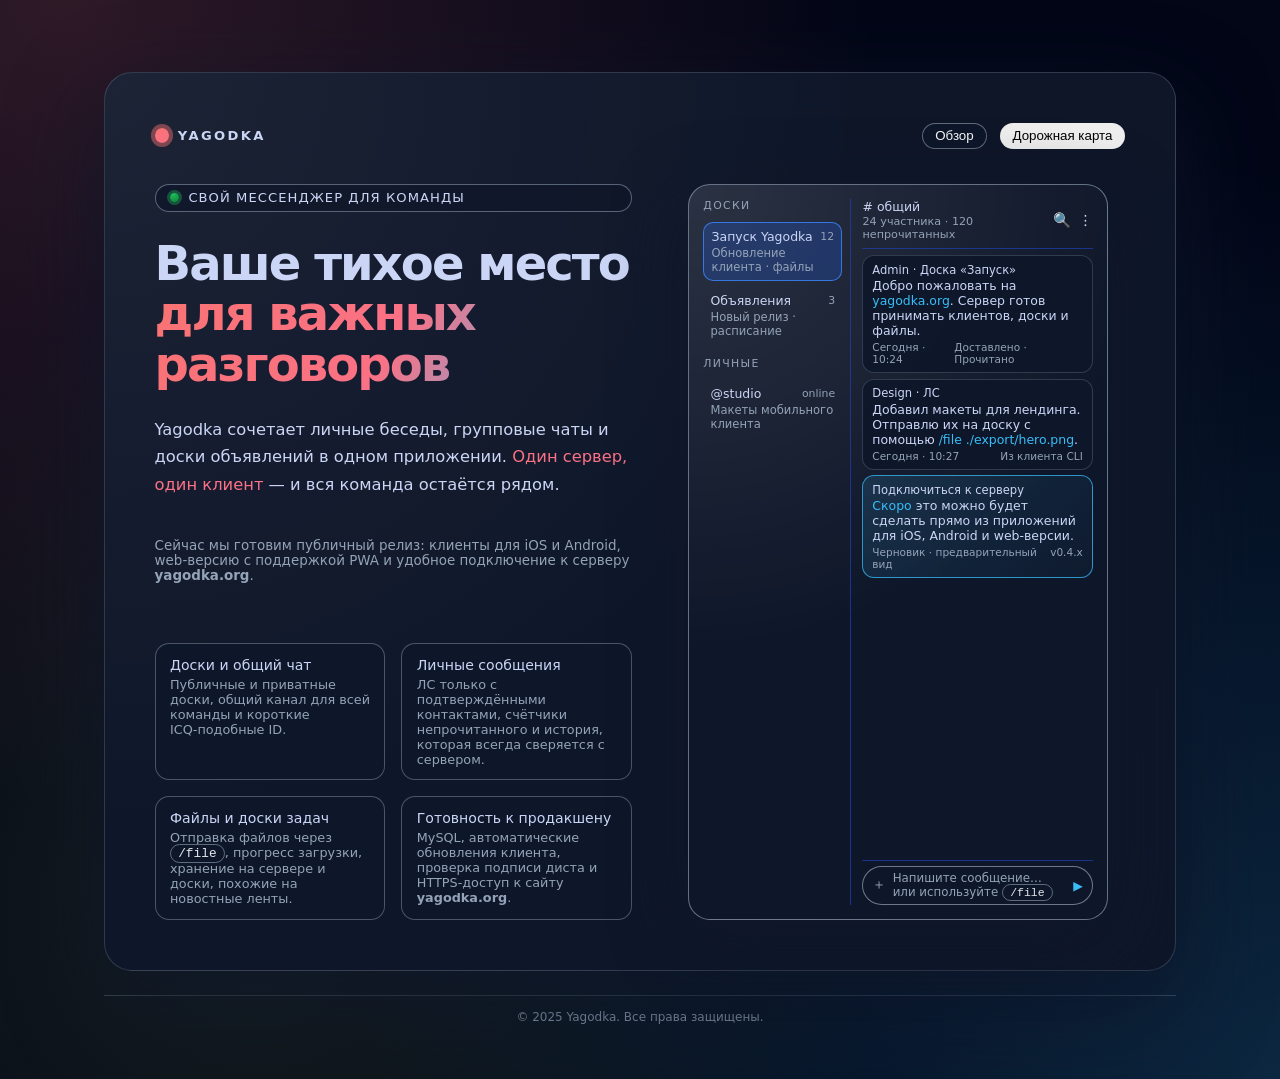
==== index.html @ 3c4b3c83 "Initial site import" ====
<!DOCTYPE html>
<html lang="ru">
<head>
  <meta charset="UTF-8" />
  <meta name="viewport" content="width=device-width, initial-scale=1" />
  <title>Yagodka — личное пространство общения</title>
  <meta name="description" content="Yagodka — мессенджер с досками, группами и файловыми отправками. Один сервер. Один клиент. Вся ваша команда — в одном окне." />
  <link rel="stylesheet" href="assets/css/site.css" />
  <script src="assets/js/main.js" defer></script>
</head>
<body>
  <div id="app" class="page-loading">
    Загружаем интерфейс Yagodka…
  </div>
  <noscript>
    <div class="page-loading">
      Для просмотра этой страницы требуется включённый JavaScript.
    </div>
  </noscript>
</body>
</html>
---- assets/css/site.css ----
/* Yagodka landing — чистый минималистичный дизайн */
:root {
  --bg: #020617;
  --panel: rgba(15,23,42,0.96);
  --accent: #fb7185;
  --accent-soft: rgba(248,113,113,0.16);
  --accent-blue: #38bdf8;
  --text-main: #f9fafb;
  --text-soft: #cbd5f5;
  --text-muted: #94a3b8;
  --border-subtle: rgba(148,163,184,0.35);
  --shadow-soft: 0 34px 90px rgba(15,23,42,0.85);
  --radius-hero: 28px;
}

*,
*::before,
*::after {
  box-sizing: border-box;
}

body {
  margin: 0;
  min-height: 100vh;
  font-family: system-ui, -apple-system, BlinkMacSystemFont, "Segoe UI", sans-serif;
  background:
    radial-gradient(circle at 5% 0%, rgba(248,113,113,0.18) 0, transparent 50%),
    radial-gradient(circle at 100% 100%, rgba(56,189,248,0.18) 0, transparent 55%),
    radial-gradient(circle at 20% 85%, rgba(190,242,100,0.1) 0, transparent 45%),
    var(--bg);
  color: var(--text-main);
  -webkit-font-smoothing: antialiased;
  overflow-x: hidden;
}

.page-loading {
  display: flex;
  min-height: 100vh;
  align-items: center;
  justify-content: center;
  padding: 2rem;
  color: var(--text-soft);
}

.page {
  min-height: 100vh;
  display: flex;
  flex-direction: column;
  align-items: center;
  justify-content: space-between;
  padding: 2.5rem min(6vw, 4.5rem) 1.5rem;
}

.page-mobile {
  padding: 1.6rem 1.1rem 1.6rem;
}

.shell {
  width: 100%;
  max-width: 1200px;
  background: radial-gradient(circle at 0 0, rgba(248,250,252,0.06) 0, transparent 55%), var(--panel);
  border-radius: var(--radius-hero);
  box-shadow: var(--shadow-soft);
  border: 1px solid rgba(148,163,184,0.25);
  backdrop-filter: blur(22px);
  padding: clamp(2.2rem, 4vw, 3.1rem);
  display: flex;
  flex-direction: column;
  gap: 2.2rem;
}

.shell-mobile {
  max-width: 520px;
}

.site-footer {
  width: 100%;
  max-width: 1200px;
  margin-top: 1.5rem;
  font-size: 0.75rem;
  color: var(--text-muted);
  text-align: center;
  border-top: 1px solid rgba(148,163,184,0.35);
  padding-top: 0.9rem;
}

.layout-header {
  display: flex;
  align-items: center;
  justify-content: space-between;
  gap: 1.2rem;
}

.logo-mark {
  display: inline-flex;
  align-items: center;
  gap: 0.55rem;
}

.logo-dot {
  width: 0.9rem;
  height: 0.9rem;
  border-radius: 999px;
  background: radial-gradient(circle at 30% 0%, #f97373, #fb7185);
  box-shadow: 0 0 0 4px rgba(248,113,113,0.45);
}

.logo-text {
  font-weight: 600;
  letter-spacing: 0.18em;
  text-transform: uppercase;
  font-size: 0.82rem;
  color: var(--text-soft);
}

.nav {
  display: flex;
  gap: 0.8rem;
  font-size: 0.82rem;
  color: var(--text-muted);
}

.nav-pill {
  padding: 0.28rem 0.75rem;
  border-radius: 999px;
  border: 1px solid transparent;
}

.nav-pill-active {
  border-color: rgba(148,163,184,0.6);
  background: rgba(15,23,42,0.85);
  color: var(--text-main);
}

.layout-main {
  display: grid;
  grid-template-columns: minmax(0, 1.05fr) minmax(0, 1fr);
  gap: 2.4rem;
  align-items: stretch;
}

.headline {
  display: flex;
  flex-direction: column;
  gap: 1.6rem;
}

.eyebrow {
  display: inline-flex;
  align-items: center;
  gap: 0.6rem;
  padding: 0.35rem 0.9rem;
  border-radius: 999px;
  background: rgba(15,23,42,0.8);
  border: 1px solid rgba(148,163,184,0.55);
  color: var(--text-soft);
  font-size: 0.82rem;
  letter-spacing: 0.08em;
  text-transform: uppercase;
}

.eyebrow-dot {
  width: 0.55rem;
  height: 0.55rem;
  border-radius: 999px;
  background: radial-gradient(circle at 30% 0%, #22c55e 0, #16a34a 50%, #15803d 100%);
  box-shadow: 0 0 0 3px rgba(34,197,94,0.35);
}

.hero-title {
  margin: 0;
  font-size: clamp(2.3rem, 4vw, 3rem);
  letter-spacing: -0.04em;
  line-height: 1.06;
}

.hero-title span {
  display: inline-block;
  background: linear-gradient(120deg, #f97373, #fb7185, #38bdf8);
  -webkit-background-clip: text;
  background-clip: text;
  color: transparent;
}

.hero-lead {
  margin: 0;
  font-size: 1.02rem;
  line-height: 1.7;
  color: var(--text-soft);
}

.hero-lead span {
  color: var(--accent);
}

.hero-note {
  font-size: 0.84rem;
  color: var(--text-muted);
}

.feature-list {
  display: grid;
  grid-template-columns: minmax(0, 1fr) minmax(0, 1fr);
  gap: 1rem;
  margin-top: 1.3rem;
}

.feature {
  padding: 0.8rem 0.9rem;
  border-radius: 14px;
  border: 1px solid rgba(148,163,184,0.45);
  background: rgba(15,23,42,0.9);
}

.feature-title {
  font-size: 0.88rem;
  font-weight: 500;
  margin-bottom: 0.25rem;
}

.feature-text {
  font-size: 0.8rem;
  color: var(--text-muted);
}

.hero-visual {
  display: flex;
  align-items: stretch;
  justify-content: center;
}

.app-card {
  width: 100%;
  max-width: 420px;
  border-radius: 22px;
  padding: 0.9rem;
  background: radial-gradient(circle at 0% 0%, rgba(255,255,255,0.12) 0, transparent 55%), rgba(15,23,42,0.98);
  border: 1px solid rgba(148,163,184,0.65);
  box-shadow: 0 18px 70px rgba(15,23,42,0.9);
  display: grid;
  grid-template-columns: minmax(0, 0.9fr) minmax(0, 1.4fr);
  gap: 0.7rem;
}

.app-sidebar {
  border-right: 1px solid rgba(30,64,175,0.7);
  padding-right: 0.5rem;
  display: flex;
  flex-direction: column;
  gap: 0.45rem;
  font-size: 0.78rem;
}

.app-section-title {
  text-transform: uppercase;
  letter-spacing: 0.12em;
  font-size: 0.68rem;
  color: var(--text-muted);
  margin-bottom: 0.2rem;
}

.chat-item {
  padding: 0.35rem 0.45rem;
  border-radius: 10px;
  display: flex;
  flex-direction: column;
  gap: 0.12rem;
}

.chat-item-active {
  background: rgba(37,99,235,0.25);
  border: 1px solid rgba(59,130,246,0.85);
}

.chat-name {
  display: flex;
  justify-content: space-between;
  align-items: center;
}

.chat-name span:first-child {
  font-weight: 500;
}

.chat-name span:last-child {
  font-size: 0.68rem;
  color: var(--text-muted);
}

.chat-preview {
  font-size: 0.72rem;
  color: var(--text-muted);
}

.app-chat {
  display: flex;
  flex-direction: column;
  font-size: 0.78rem;
}

.app-chat-header {
  display: flex;
  justify-content: space-between;
  align-items: center;
  padding-bottom: 0.4rem;
  border-bottom: 1px solid rgba(30,64,175,0.7);
}

.app-chat-meta {
  display: flex;
  flex-direction: column;
  gap: 0.08rem;
}

.app-chat-title {
  font-weight: 500;
}

.app-chat-subtitle {
  font-size: 0.7rem;
  color: var(--text-muted);
}

.app-chat-actions {
  display: flex;
  gap: 0.45rem;
  font-size: 0.9rem;
  color: var(--text-soft);
}

.app-messages {
  flex: 1;
  padding: 0.4rem 0 0.35rem;
  display: flex;
  flex-direction: column;
  gap: 0.35rem;
}

.app-msg {
  max-width: 100%;
  padding: 0.42rem 0.55rem;
  border-radius: 12px;
  background: rgba(15,23,42,0.92);
  border: 1px solid rgba(51,65,85,0.9);
}

.app-msg-title {
  font-size: 0.72rem;
  font-weight: 500;
  margin-bottom: 0.1rem;
  color: var(--text-soft);
}

.app-msg-text span {
  color: var(--accent-blue);
}

.app-msg-foot {
  margin-top: 0.18rem;
  font-size: 0.66rem;
  color: var(--text-muted);
  display: flex;
  justify-content: space-between;
}

.app-msg-accent {
  border-color: rgba(56,189,248,0.75);
  background: linear-gradient(135deg, rgba(56,189,248,0.14), rgba(56,189,248,0.03));
}

.app-input {
  margin-top: 0.35rem;
  padding-top: 0.3rem;
  border-top: 1px solid rgba(30,64,175,0.7);
}

.app-input-inner {
  display: flex;
  align-items: center;
  gap: 0.4rem;
  padding: 0.28rem 0.55rem;
  border-radius: 999px;
  background: rgba(15,23,42,0.9);
  border: 1px solid rgba(148,163,184,0.7);
  font-size: 0.74rem;
  color: var(--text-muted);
}

.app-input-inner code {
  font-size: 0.72rem;
}

.app-input-icon {
  font-size: 0.86rem;
  color: var(--text-muted);
}

.app-input-send {
  font-size: 0.78rem;
  color: var(--accent-blue);
}

code {
  font-family: Menlo, SFMono-Regular, ui-monospace, Monaco, "Roboto Mono", monospace;
  padding: 0.08rem 0.45rem;
  border-radius: 999px;
  background: rgba(15,23,42,0.9);
  border: 1px solid rgba(148,163,184,0.6);
  color: #e5e7eb;
}

/* Mobile-specific */
.page-mobile .shell {
  max-width: 520px;
  padding: 1.6rem 1.2rem 1.8rem;
}

.page-mobile .layout-main {
  grid-template-columns: minmax(0, 1fr);
  gap: 1.8rem;
}

.page-mobile .hero-visual {
  justify-content: center;
}

.page-mobile .app-card {
  max-width: 380px;
}

@media (max-width: 960px) {
  .page {
    padding: 1.8rem 1.35rem;
  }

  .shell {
    max-width: 960px;
    padding: 1.9rem 1.6rem 2.2rem;
  }

  .layout-main {
    grid-template-columns: minmax(0, 1fr);
    gap: 2rem;
  }
}

@media (max-width: 640px) {
  .page {
    padding: 1.6rem 1rem;
  }

  .shell {
    padding: 1.8rem 1.3rem 2rem;
  }

  .layout-header {
    flex-direction: column;
    align-items: flex-start;
    gap: 0.4rem;
  }

  .hero-lead {
    font-size: 0.96rem;
    line-height: 1.6;
  }

  .feature-list {
    grid-template-columns: minmax(0, 1fr);
  }
}

@media (max-width: 480px) {
  code {
    white-space: normal;
    word-break: break-all;
  }
}
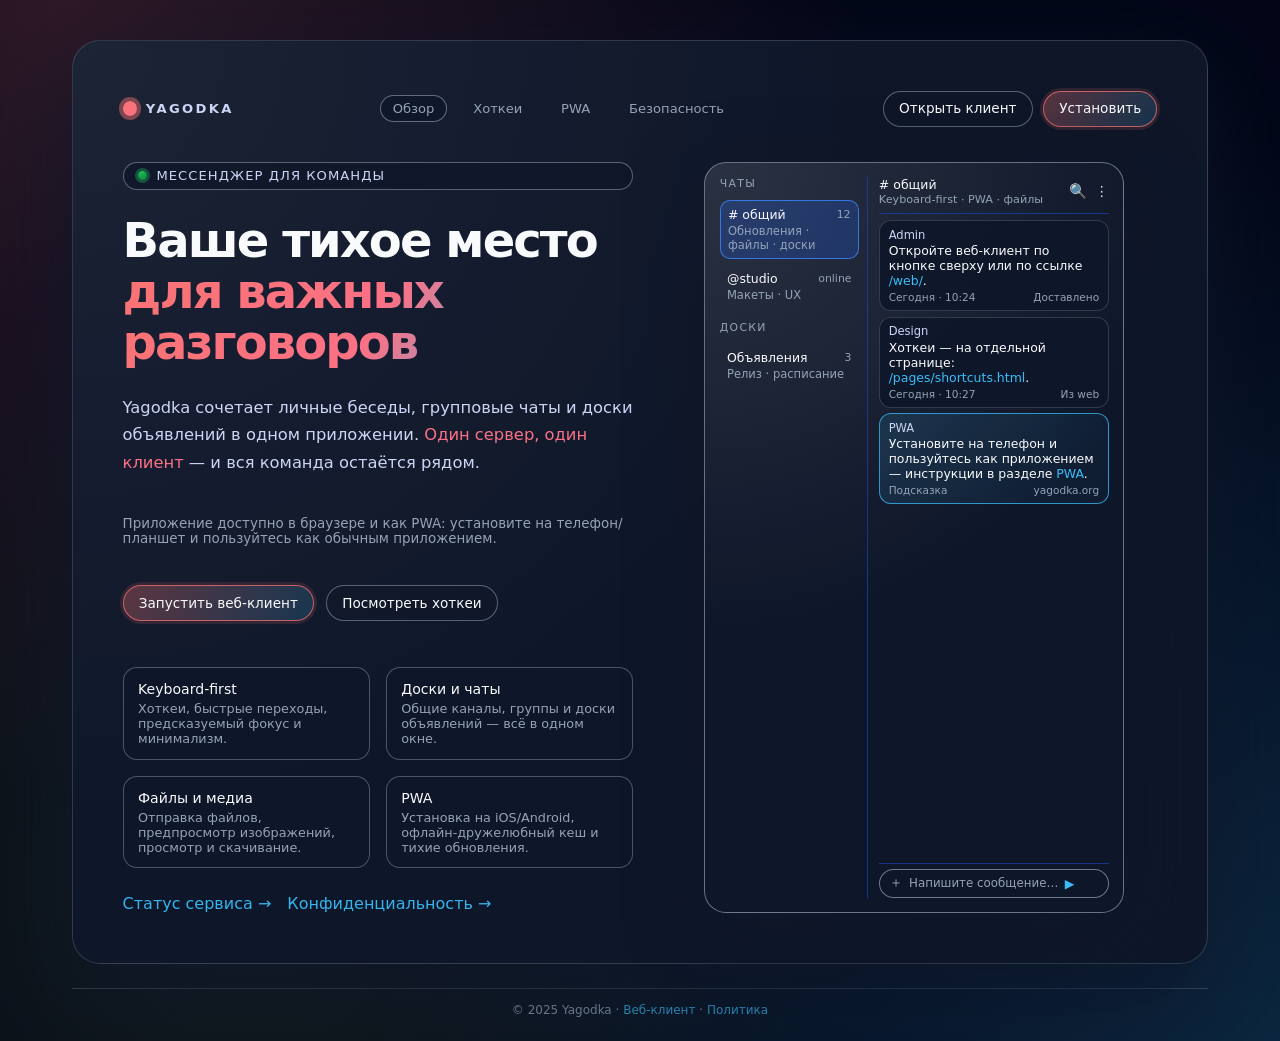
==== commit 62263f5e: "Landing: новый лендинг + страницы (PWA/хоткеи/безопасность)" ====
--- a/index.html
+++ b/index.html
@@ -4,18 +4,184 @@
   <meta charset="UTF-8" />
   <meta name="viewport" content="width=device-width, initial-scale=1" />
   <title>Yagodka — личное пространство общения</title>
-  <meta name="description" content="Yagodka — мессенджер с досками, группами и файловыми отправками. Один сервер. Один клиент. Вся ваша команда — в одном окне." />
-  <link rel="stylesheet" href="assets/css/site.css" />
-  <script src="assets/js/main.js" defer></script>
+  <meta name="description" content="Yagodka — мессенджер с досками, группами и файловыми отправками. Keyboard‑first интерфейс в стиле терминала. Работает в браузере и как PWA." />
+
+  <meta property="og:title" content="Yagodka — личное пространство общения" />
+  <meta property="og:description" content="Мессенджер с досками, группами и файлами. Keyboard‑first. Web + PWA." />
+  <meta property="og:image" content="/web/icons/icon-512.png" />
+  <meta property="og:type" content="website" />
+
+  <link rel="icon" href="/web/icons/icon.svg" type="image/svg+xml" />
+  <link rel="apple-touch-icon" href="/web/icons/icon-192.png" sizes="192x192" />
+  <link rel="stylesheet" href="/assets/css/site.css" />
 </head>
 <body>
-  <div id="app" class="page-loading">
-    Загружаем интерфейс Yagodka…
+  <a class="skip" href="#content">К содержанию</a>
+
+  <div class="page">
+    <section class="shell">
+      <header class="layout-header">
+        <div class="logo-mark">
+          <span class="logo-dot" aria-hidden="true"></span>
+          <a class="logo-text" href="/">Yagodka</a>
+        </div>
+        <nav class="nav" aria-label="Разделы">
+          <a class="nav-pill nav-pill-active" href="/">Обзор</a>
+          <a class="nav-pill" href="/pages/shortcuts.html">Хоткеи</a>
+          <a class="nav-pill" href="/pages/pwa.html">PWA</a>
+          <a class="nav-pill" href="/pages/security.html">Безопасность</a>
+        </nav>
+        <div class="nav-actions">
+          <a class="btn btn-ghost" href="/web/">Открыть клиент</a>
+          <a class="btn btn-primary" href="/pages/pwa.html">Установить</a>
+        </div>
+      </header>
+
+      <main id="content" class="layout-main">
+        <div class="headline">
+          <div class="eyebrow">
+            <span class="eyebrow-dot" aria-hidden="true"></span>
+            <span>Мессенджер для команды</span>
+          </div>
+          <h1 class="hero-title">
+            Ваше тихое место<br />
+            <span>для важных разговоров</span>
+          </h1>
+          <p class="hero-lead">
+            Yagodka сочетает личные беседы, групповые чаты и доски объявлений
+            в одном приложении. <span>Один сервер, один клиент</span> — и вся команда остаётся рядом.
+          </p>
+          <p class="hero-note">
+            Приложение доступно в браузере и как PWA: установите на телефон/планшет и пользуйтесь как обычным приложением.
+          </p>
+
+          <div class="hero-cta">
+            <a class="btn btn-primary" href="/web/">Запустить веб‑клиент</a>
+            <a class="btn btn-ghost" href="/pages/shortcuts.html">Посмотреть хоткеи</a>
+          </div>
+
+          <div class="feature-list">
+            <div class="feature">
+              <div class="feature-title">Keyboard‑first</div>
+              <div class="feature-text">
+                Хоткеи, быстрые переходы, предсказуемый фокус и минимализм.
+              </div>
+            </div>
+            <div class="feature">
+              <div class="feature-title">Доски и чаты</div>
+              <div class="feature-text">
+                Общие каналы, группы и доски объявлений — всё в одном окне.
+              </div>
+            </div>
+            <div class="feature">
+              <div class="feature-title">Файлы и медиа</div>
+              <div class="feature-text">
+                Отправка файлов, предпросмотр изображений, просмотр и скачивание.
+              </div>
+            </div>
+            <div class="feature">
+              <div class="feature-title">PWA</div>
+              <div class="feature-text">
+                Установка на iOS/Android, офлайн‑дружелюбный кеш и тихие обновления.
+              </div>
+            </div>
+          </div>
+
+          <div class="links-row">
+            <a class="link" href="/pages/status.html">Статус сервиса →</a>
+            <a class="link" href="/pages/privacy.html">Конфиденциальность →</a>
+          </div>
+        </div>
+
+        <div class="hero-visual" aria-label="Пример интерфейса">
+          <div class="app-card">
+            <aside class="app-sidebar">
+              <div class="app-section-title">Чаты</div>
+              <div class="chat-item chat-item-active">
+                <div class="chat-name">
+                  <span># общий</span>
+                  <span>12</span>
+                </div>
+                <div class="chat-preview">Обновления · файлы · доски</div>
+              </div>
+              <div class="chat-item">
+                <div class="chat-name">
+                  <span>@studio</span>
+                  <span>online</span>
+                </div>
+                <div class="chat-preview">Макеты · UX</div>
+              </div>
+              <div class="app-section-title" style="margin-top:0.4rem;">Доски</div>
+              <div class="chat-item">
+                <div class="chat-name">
+                  <span>Объявления</span>
+                  <span>3</span>
+                </div>
+                <div class="chat-preview">Релиз · расписание</div>
+              </div>
+            </aside>
+
+            <div class="app-chat">
+              <div class="app-chat-header">
+                <div class="app-chat-meta">
+                  <div class="app-chat-title"># общий</div>
+                  <div class="app-chat-subtitle">Keyboard‑first · PWA · файлы</div>
+                </div>
+                <div class="app-chat-actions" aria-hidden="true">
+                  <span>🔍</span>
+                  <span>⋮</span>
+                </div>
+              </div>
+
+              <div class="app-messages">
+                <div class="app-msg">
+                  <div class="app-msg-title">Admin</div>
+                  <div class="app-msg-text">
+                    Откройте веб‑клиент по кнопке сверху или по ссылке <span>/web/</span>.
+                  </div>
+                  <div class="app-msg-foot">
+                    <span>Сегодня · 10:24</span>
+                    <span>Доставлено</span>
+                  </div>
+                </div>
+                <div class="app-msg">
+                  <div class="app-msg-title">Design</div>
+                  <div class="app-msg-text">
+                    Хоткеи — на отдельной странице: <span>/pages/shortcuts.html</span>.
+                  </div>
+                  <div class="app-msg-foot">
+                    <span>Сегодня · 10:27</span>
+                    <span>Из web</span>
+                  </div>
+                </div>
+                <div class="app-msg app-msg-accent">
+                  <div class="app-msg-title">PWA</div>
+                  <div class="app-msg-text">
+                    Установите на телефон и пользуйтесь как приложением — инструкции в разделе <span>PWA</span>.
+                  </div>
+                  <div class="app-msg-foot">
+                    <span>Подсказка</span>
+                    <span>yagodka.org</span>
+                  </div>
+                </div>
+              </div>
+
+              <div class="app-input">
+                <div class="app-input-inner">
+                  <span class="app-input-icon" aria-hidden="true">＋</span>
+                  <span class="app-input-text">Напишите сообщение…</span>
+                  <span class="app-input-send" aria-hidden="true">▶</span>
+                </div>
+              </div>
+            </div>
+          </div>
+        </div>
+      </main>
+    </section>
+
+    <footer class="site-footer">
+      © 2025&nbsp;Yagodka · <a class="link" href="/web/">Веб‑клиент</a> · <a class="link" href="/pages/privacy.html">Политика</a>
+    </footer>
   </div>
-  <noscript>
-    <div class="page-loading">
-      Для просмотра этой страницы требуется включённый JavaScript.
-    </div>
-  </noscript>
 </body>
 </html>
--- a/assets/css/site.css
+++ b/assets/css/site.css
@@ -475,3 +475,204 @@
     word-break: break-all;
   }
 }
+
+/* Links / focus */
+a {
+  color: inherit;
+  text-decoration: none;
+}
+
+a:hover {
+  text-decoration: underline;
+  text-underline-offset: 0.18em;
+}
+
+a:focus-visible {
+  outline: 2px solid rgba(56, 189, 248, 0.9);
+  outline-offset: 3px;
+  border-radius: 12px;
+}
+
+.skip {
+  position: absolute;
+  left: 12px;
+  top: 12px;
+  padding: 10px 12px;
+  border-radius: 12px;
+  border: 1px solid rgba(148, 163, 184, 0.55);
+  background: rgba(15, 23, 42, 0.95);
+  color: var(--text-main);
+  transform: translateY(-160%);
+  transition: transform 140ms ease;
+  z-index: 1000;
+}
+
+.skip:focus {
+  transform: translateY(0);
+}
+
+/* Header actions */
+.nav-actions {
+  display: flex;
+  gap: 0.65rem;
+  align-items: center;
+  flex-wrap: wrap;
+}
+
+/* Pills */
+.nav-pill {
+  display: inline-flex;
+  align-items: center;
+  justify-content: center;
+  line-height: 1.2;
+  color: inherit;
+  text-decoration: none;
+}
+
+.nav-pill:hover {
+  border-color: rgba(148, 163, 184, 0.55);
+  background: rgba(15, 23, 42, 0.65);
+  text-decoration: none;
+}
+
+/* Buttons */
+.btn {
+  display: inline-flex;
+  align-items: center;
+  justify-content: center;
+  gap: 0.45rem;
+  padding: 0.55rem 0.95rem;
+  border-radius: 999px;
+  border: 1px solid rgba(148, 163, 184, 0.55);
+  background: rgba(15, 23, 42, 0.75);
+  color: var(--text-main);
+  font-size: 0.85rem;
+  line-height: 1.2;
+  text-decoration: none;
+  transition:
+    background 140ms ease,
+    border-color 140ms ease,
+    transform 140ms ease;
+}
+
+.btn:hover {
+  text-decoration: none;
+  border-color: rgba(148, 163, 184, 0.78);
+  background: rgba(15, 23, 42, 0.95);
+}
+
+.btn:active {
+  transform: translateY(1px);
+}
+
+.btn-primary {
+  border-color: rgba(248, 113, 113, 0.75);
+  background: linear-gradient(120deg, rgba(248, 113, 113, 0.32), rgba(56, 189, 248, 0.18));
+  box-shadow: 0 0 0 3px rgba(248, 113, 113, 0.14);
+}
+
+.btn-primary:hover {
+  border-color: rgba(248, 113, 113, 0.95);
+}
+
+.btn-ghost {
+  background: rgba(15, 23, 42, 0.35);
+}
+
+/* Hero links */
+.hero-cta {
+  display: flex;
+  align-items: center;
+  flex-wrap: wrap;
+  gap: 0.75rem;
+}
+
+.links-row {
+  display: flex;
+  flex-wrap: wrap;
+  gap: 1rem;
+}
+
+.link {
+  color: rgba(56, 189, 248, 0.95);
+  text-decoration: none;
+}
+
+.link:hover {
+  text-decoration: underline;
+  text-underline-offset: 0.18em;
+}
+
+/* Doc pages (pages/*.html) */
+.doc {
+  width: 100%;
+  max-width: 980px;
+  display: grid;
+  gap: 1.2rem;
+}
+
+.doc h1 {
+  margin: 0;
+  font-size: clamp(1.6rem, 3.2vw, 2.2rem);
+  letter-spacing: -0.03em;
+}
+
+.doc p {
+  margin: 0;
+  color: var(--text-soft);
+  line-height: 1.65;
+}
+
+.doc-card {
+  border-radius: 18px;
+  border: 1px solid rgba(148, 163, 184, 0.35);
+  background: rgba(15, 23, 42, 0.86);
+  padding: 1.1rem 1.15rem;
+  display: grid;
+  gap: 0.75rem;
+}
+
+.kbd-grid {
+  display: grid;
+  grid-template-columns: repeat(1, minmax(0, 1fr));
+  gap: 0.6rem;
+}
+
+@media (min-width: 760px) {
+  .kbd-grid {
+    grid-template-columns: repeat(3, minmax(0, 1fr));
+  }
+}
+
+.kbd-item {
+  display: flex;
+  align-items: center;
+  justify-content: space-between;
+  gap: 0.8rem;
+  border-radius: 14px;
+  border: 1px solid rgba(148, 163, 184, 0.35);
+  background: rgba(2, 6, 23, 0.35);
+  padding: 0.75rem 0.9rem;
+  color: var(--text-soft);
+}
+
+kbd {
+  font-family: Menlo, SFMono-Regular, ui-monospace, Monaco, "Roboto Mono", monospace;
+  font-size: 0.78rem;
+  padding: 0.28rem 0.55rem;
+  border-radius: 10px;
+  border: 1px solid rgba(148, 163, 184, 0.55);
+  background: rgba(2, 6, 23, 0.55);
+  color: var(--text-main);
+  white-space: nowrap;
+}
+
+.steps {
+  margin: 0;
+  padding-left: 1.1rem;
+  color: var(--text-soft);
+}
+
+.steps li {
+  margin: 0.4rem 0;
+}
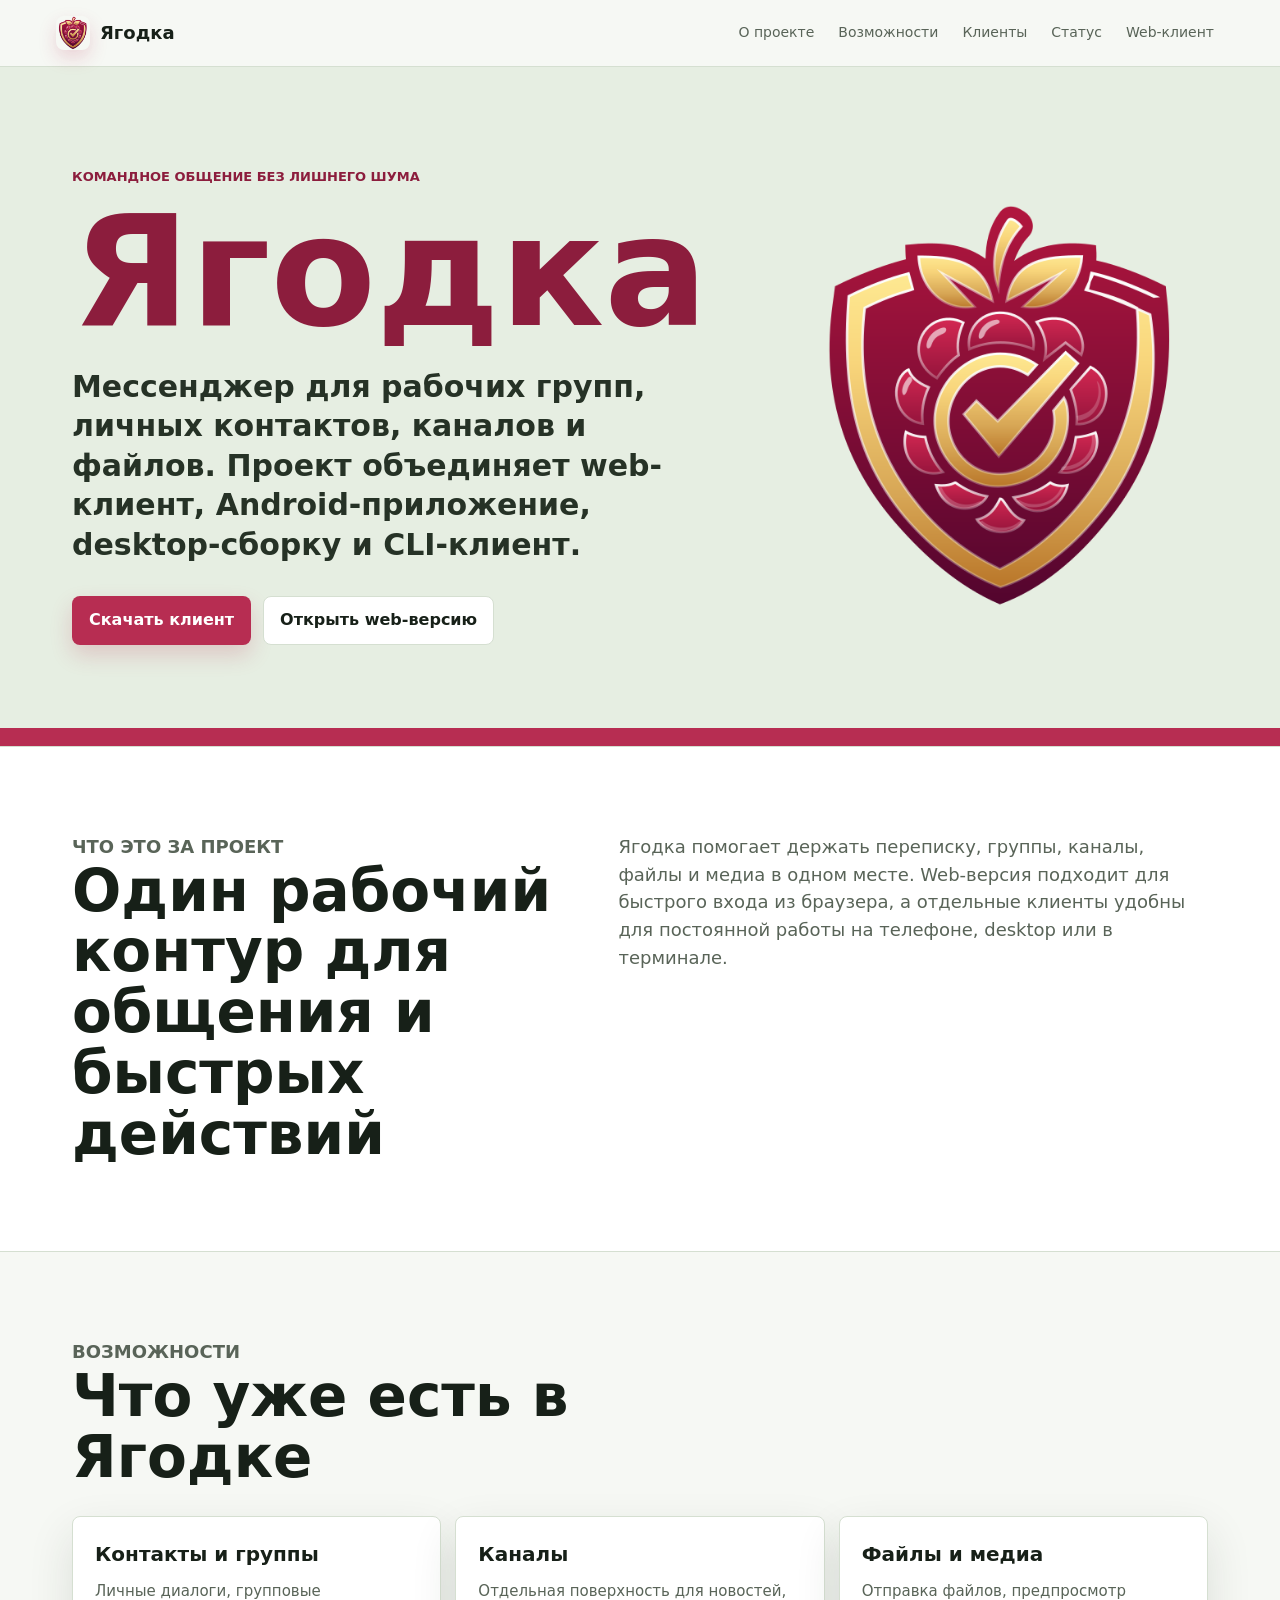
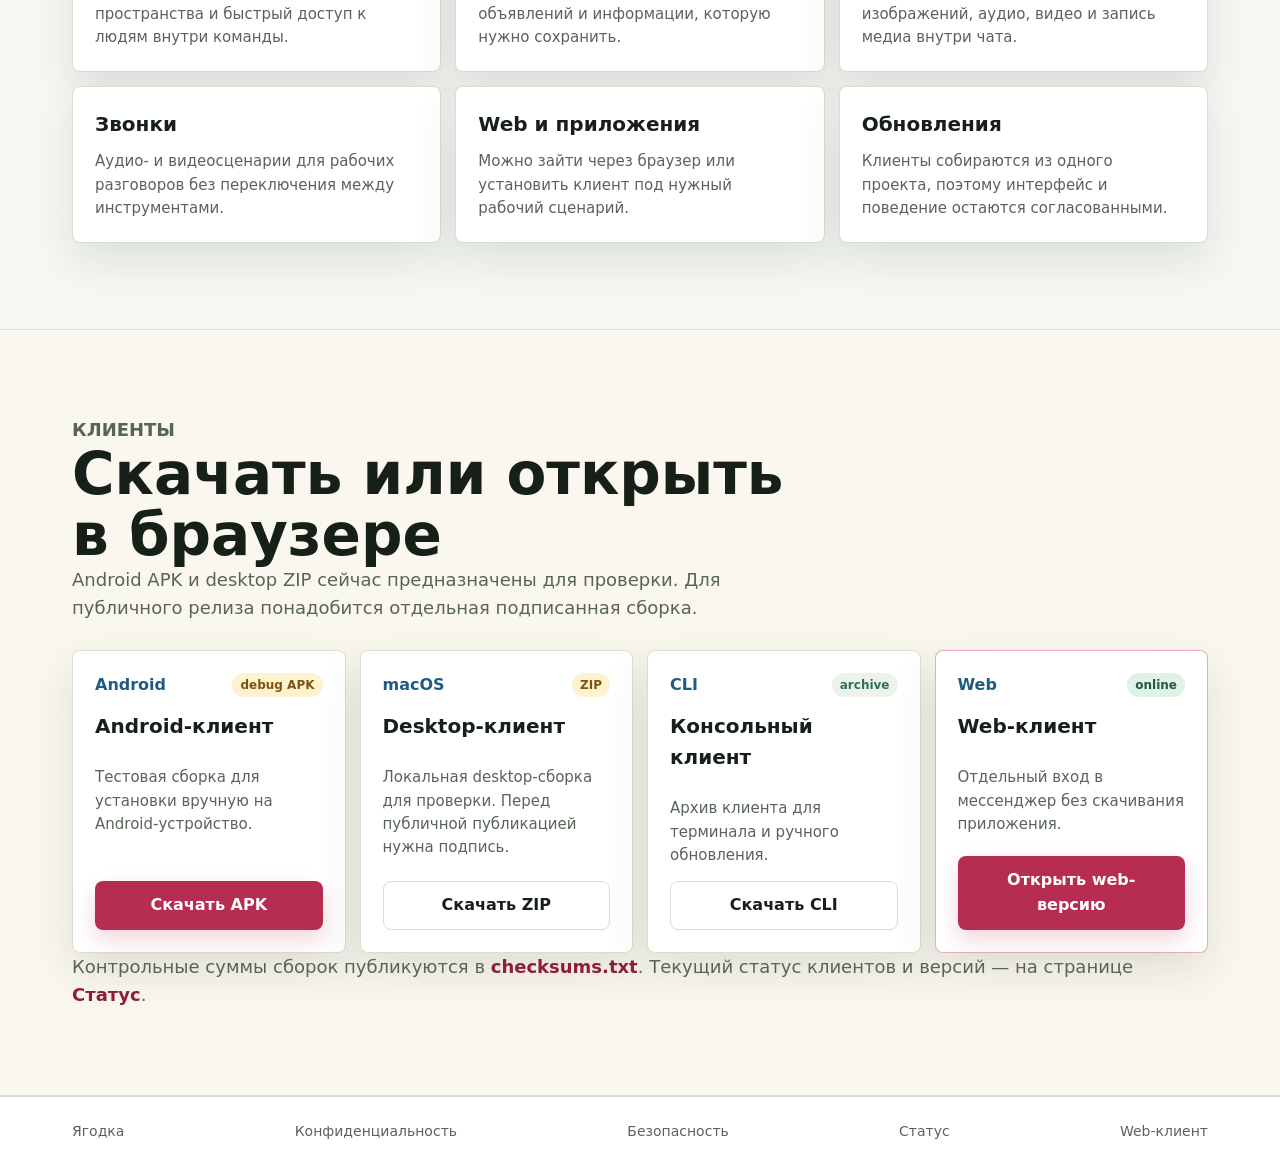
==== commit 0884a419: "Publish web 0.1.799 public site" ====
--- a/index.html
+++ b/index.html
@@ -3,185 +3,164 @@
 <head>
   <meta charset="UTF-8" />
   <meta name="viewport" content="width=device-width, initial-scale=1" />
-  <title>Yagodka — личное пространство общения</title>
-  <meta name="description" content="Yagodka — мессенджер с досками, группами и файловыми отправками. Keyboard‑first интерфейс в стиле терминала. Работает в браузере и как PWA." />
+  <title>Ягодка — мессенджер для команды</title>
+  <meta name="description" content="Ягодка — командный мессенджер с контактами, группами, каналами, файлами, медиа и web-клиентом. Скачать Android, macOS и CLI клиенты." />
 
-  <meta property="og:title" content="Yagodka — личное пространство общения" />
-  <meta property="og:description" content="Мессенджер с досками, группами и файлами. Keyboard‑first. Web + PWA." />
+  <meta property="og:title" content="Ягодка — мессенджер для команды" />
+  <meta property="og:description" content="Сайт проекта, клиенты для скачивания и отдельный вход в web-версию." />
   <meta property="og:image" content="/web/icons/icon-512.png" />
   <meta property="og:type" content="website" />
 
+  <link rel="manifest" href="/manifest.webmanifest" />
   <link rel="icon" href="/web/icons/icon.svg" type="image/svg+xml" />
-  <link rel="apple-touch-icon" href="/web/icons/icon-192.png" sizes="192x192" />
+  <link rel="apple-touch-icon" href="/web/icons/icon-app-192.png" sizes="192x192" />
   <link rel="stylesheet" href="/assets/css/site.css" />
+  <script src="/assets/js/pwa-migration.js"></script>
 </head>
 <body>
   <a class="skip" href="#content">К содержанию</a>
 
-  <div class="page">
-    <section class="shell">
-      <header class="layout-header">
-        <div class="logo-mark">
-          <span class="logo-dot" aria-hidden="true"></span>
-          <a class="logo-text" href="/">Yagodka</a>
+  <header class="site-header">
+    <a class="brand" href="/" aria-label="Ягодка">
+      <img class="brand-icon" src="/web/icons/icon-512.png" alt="" />
+      <span class="brand-text">Ягодка</span>
+    </a>
+    <nav class="site-nav" aria-label="Основные разделы">
+      <a href="#about">О проекте</a>
+      <a href="#features">Возможности</a>
+      <a href="#downloads">Клиенты</a>
+      <a href="/pages/status.html">Статус</a>
+      <a href="/web/">Web-клиент</a>
+    </nav>
+  </header>
+
+  <main id="content">
+    <section class="hero" aria-labelledby="hero-title">
+      <div class="hero-content">
+        <p class="eyebrow">командное общение без лишнего шума</p>
+        <h1 id="hero-title">Ягодка</h1>
+        <p class="hero-lead">
+          Мессенджер для рабочих групп, личных контактов, каналов и файлов.
+          Проект объединяет web-клиент, Android-приложение, desktop-сборку и CLI-клиент.
+        </p>
+        <div class="hero-actions" aria-label="Главные действия">
+          <a class="button button-primary" href="#downloads">Скачать клиент</a>
+          <a class="button button-secondary" href="/web/">Открыть web-версию</a>
         </div>
-        <nav class="nav" aria-label="Разделы">
-          <a class="nav-pill nav-pill-active" href="/">Обзор</a>
-          <a class="nav-pill" href="/pages/shortcuts.html">Хоткеи</a>
-          <a class="nav-pill" href="/pages/pwa.html">PWA</a>
-          <a class="nav-pill" href="/pages/security.html">Безопасность</a>
-        </nav>
-        <div class="nav-actions">
-          <a class="btn btn-ghost" href="/web/">Открыть клиент</a>
-          <a class="btn btn-primary" href="/pages/pwa.html">Установить</a>
-        </div>
-      </header>
-
-      <main id="content" class="layout-main">
-        <div class="headline">
-          <div class="eyebrow">
-            <span class="eyebrow-dot" aria-hidden="true"></span>
-            <span>Мессенджер для команды</span>
-          </div>
-          <h1 class="hero-title">
-            Ваше тихое место<br />
-            <span>для важных разговоров</span>
-          </h1>
-          <p class="hero-lead">
-            Yagodka сочетает личные беседы, групповые чаты и доски объявлений
-            в одном приложении. <span>Один сервер, один клиент</span> — и вся команда остаётся рядом.
-          </p>
-          <p class="hero-note">
-            Приложение доступно в браузере и как PWA: установите на телефон/планшет и пользуйтесь как обычным приложением.
-          </p>
-
-          <div class="hero-cta">
-            <a class="btn btn-primary" href="/web/">Запустить веб‑клиент</a>
-            <a class="btn btn-ghost" href="/pages/shortcuts.html">Посмотреть хоткеи</a>
-          </div>
-
-          <div class="feature-list">
-            <div class="feature">
-              <div class="feature-title">Keyboard‑first</div>
-              <div class="feature-text">
-                Хоткеи, быстрые переходы, предсказуемый фокус и минимализм.
-              </div>
-            </div>
-            <div class="feature">
-              <div class="feature-title">Доски и чаты</div>
-              <div class="feature-text">
-                Общие каналы, группы и доски объявлений — всё в одном окне.
-              </div>
-            </div>
-            <div class="feature">
-              <div class="feature-title">Файлы и медиа</div>
-              <div class="feature-text">
-                Отправка файлов, предпросмотр изображений, просмотр и скачивание.
-              </div>
-            </div>
-            <div class="feature">
-              <div class="feature-title">PWA</div>
-              <div class="feature-text">
-                Установка на iOS/Android, офлайн‑дружелюбный кеш и тихие обновления.
-              </div>
-            </div>
-          </div>
-
-          <div class="links-row">
-            <a class="link" href="/pages/status.html">Статус сервиса →</a>
-            <a class="link" href="/pages/privacy.html">Конфиденциальность →</a>
-          </div>
-        </div>
-
-        <div class="hero-visual" aria-label="Пример интерфейса">
-          <div class="app-card">
-            <aside class="app-sidebar">
-              <div class="app-section-title">Чаты</div>
-              <div class="chat-item chat-item-active">
-                <div class="chat-name">
-                  <span># общий</span>
-                  <span>12</span>
-                </div>
-                <div class="chat-preview">Обновления · файлы · доски</div>
-              </div>
-              <div class="chat-item">
-                <div class="chat-name">
-                  <span>@studio</span>
-                  <span>online</span>
-                </div>
-                <div class="chat-preview">Макеты · UX</div>
-              </div>
-              <div class="app-section-title" style="margin-top:0.4rem;">Доски</div>
-              <div class="chat-item">
-                <div class="chat-name">
-                  <span>Объявления</span>
-                  <span>3</span>
-                </div>
-                <div class="chat-preview">Релиз · расписание</div>
-              </div>
-            </aside>
-
-            <div class="app-chat">
-              <div class="app-chat-header">
-                <div class="app-chat-meta">
-                  <div class="app-chat-title"># общий</div>
-                  <div class="app-chat-subtitle">Keyboard‑first · PWA · файлы</div>
-                </div>
-                <div class="app-chat-actions" aria-hidden="true">
-                  <span>🔍</span>
-                  <span>⋮</span>
-                </div>
-              </div>
-
-              <div class="app-messages">
-                <div class="app-msg">
-                  <div class="app-msg-title">Admin</div>
-                  <div class="app-msg-text">
-                    Откройте веб‑клиент по кнопке сверху или по ссылке <span>/web/</span>.
-                  </div>
-                  <div class="app-msg-foot">
-                    <span>Сегодня · 10:24</span>
-                    <span>Доставлено</span>
-                  </div>
-                </div>
-                <div class="app-msg">
-                  <div class="app-msg-title">Design</div>
-                  <div class="app-msg-text">
-                    Хоткеи — на отдельной странице: <span>/pages/shortcuts.html</span>.
-                  </div>
-                  <div class="app-msg-foot">
-                    <span>Сегодня · 10:27</span>
-                    <span>Из web</span>
-                  </div>
-                </div>
-                <div class="app-msg app-msg-accent">
-                  <div class="app-msg-title">PWA</div>
-                  <div class="app-msg-text">
-                    Установите на телефон и пользуйтесь как приложением — инструкции в разделе <span>PWA</span>.
-                  </div>
-                  <div class="app-msg-foot">
-                    <span>Подсказка</span>
-                    <span>yagodka.org</span>
-                  </div>
-                </div>
-              </div>
-
-              <div class="app-input">
-                <div class="app-input-inner">
-                  <span class="app-input-icon" aria-hidden="true">＋</span>
-                  <span class="app-input-text">Напишите сообщение…</span>
-                  <span class="app-input-send" aria-hidden="true">▶</span>
-                </div>
-              </div>
-            </div>
-          </div>
-        </div>
-      </main>
+      </div>
+      <img class="hero-image" src="/web/icons/icon-512.png" alt="Логотип Ягодки" />
     </section>
 
-    <footer class="site-footer">
-      © 2025&nbsp;Yagodka · <a class="link" href="/web/">Веб‑клиент</a> · <a class="link" href="/pages/privacy.html">Политика</a>
-    </footer>
-  </div>
+    <section id="about" class="section section-split" aria-labelledby="about-title">
+      <div>
+        <p class="section-kicker">что это за проект</p>
+        <h2 id="about-title">Один рабочий контур для общения и быстрых действий</h2>
+      </div>
+      <p>
+        Ягодка помогает держать переписку, группы, каналы, файлы и медиа в одном месте.
+        Web-версия подходит для быстрого входа из браузера, а отдельные клиенты удобны для
+        постоянной работы на телефоне, desktop или в терминале.
+      </p>
+    </section>
+
+    <section id="features" class="section" aria-labelledby="features-title">
+      <div class="section-heading">
+        <p class="section-kicker">возможности</p>
+        <h2 id="features-title">Что уже есть в Ягодке</h2>
+      </div>
+      <div class="feature-grid">
+        <article class="feature-card">
+          <h3>Контакты и группы</h3>
+          <p>Личные диалоги, групповые пространства и быстрый доступ к людям внутри команды.</p>
+        </article>
+        <article class="feature-card">
+          <h3>Каналы</h3>
+          <p>Отдельная поверхность для новостей, объявлений и информации, которую нужно сохранить.</p>
+        </article>
+        <article class="feature-card">
+          <h3>Файлы и медиа</h3>
+          <p>Отправка файлов, предпросмотр изображений, аудио, видео и запись медиа внутри чата.</p>
+        </article>
+        <article class="feature-card">
+          <h3>Звонки</h3>
+          <p>Аудио- и видеосценарии для рабочих разговоров без переключения между инструментами.</p>
+        </article>
+        <article class="feature-card">
+          <h3>Web и приложения</h3>
+          <p>Можно зайти через браузер или установить клиент под нужный рабочий сценарий.</p>
+        </article>
+        <article class="feature-card">
+          <h3>Обновления</h3>
+          <p>Клиенты собираются из одного проекта, поэтому интерфейс и поведение остаются согласованными.</p>
+        </article>
+      </div>
+    </section>
+
+    <section id="downloads" class="section downloads-section" aria-labelledby="downloads-title">
+      <div class="section-heading">
+        <p class="section-kicker">клиенты</p>
+        <h2 id="downloads-title">Скачать или открыть в браузере</h2>
+        <p class="section-note">
+          Android APK и desktop ZIP сейчас предназначены для проверки. Для публичного релиза
+          понадобится отдельная подписанная сборка.
+        </p>
+      </div>
+
+      <div class="download-grid">
+        <article class="download-card">
+          <div class="download-meta">
+            <span class="platform">Android</span>
+            <span class="state state-test">debug APK</span>
+          </div>
+          <h3>Android-клиент</h3>
+          <p>Тестовая сборка для установки вручную на Android-устройство.</p>
+          <a class="button button-primary" href="/downloads/android/yagodka-android-debug.apk" download>Скачать APK</a>
+        </article>
+
+        <article class="download-card">
+          <div class="download-meta">
+            <span class="platform">macOS</span>
+            <span class="state state-test">ZIP</span>
+          </div>
+          <h3>Desktop-клиент</h3>
+          <p>Локальная desktop-сборка для проверки. Перед публичной публикацией нужна подпись.</p>
+          <a class="button button-secondary" href="/downloads/macos/yagodka-macos-x64.zip" download>Скачать ZIP</a>
+        </article>
+
+        <article class="download-card">
+          <div class="download-meta">
+            <span class="platform">CLI</span>
+            <span class="state">archive</span>
+          </div>
+          <h3>Консольный клиент</h3>
+          <p>Архив клиента для терминала и ручного обновления.</p>
+          <a class="button button-secondary" href="/downloads/cli/yagodka-cli-client.tar.gz" download>Скачать CLI</a>
+        </article>
+
+        <article class="download-card download-card-web">
+          <div class="download-meta">
+            <span class="platform">Web</span>
+            <span class="state state-live">online</span>
+          </div>
+          <h3>Web-клиент</h3>
+          <p>Отдельный вход в мессенджер без скачивания приложения.</p>
+          <a class="button button-primary" href="/web/">Открыть web-версию</a>
+        </article>
+      </div>
+
+      <p class="checksum-note">
+        Контрольные суммы сборок публикуются в <a href="/downloads/checksums.txt">checksums.txt</a>.
+        Текущий статус клиентов и версий — на странице <a href="/pages/status.html">Статус</a>.
+      </p>
+    </section>
+  </main>
+
+  <footer class="site-footer">
+    <span>Ягодка</span>
+    <a href="/pages/privacy.html">Конфиденциальность</a>
+    <a href="/pages/security.html">Безопасность</a>
+    <a href="/pages/status.html">Статус</a>
+    <a href="/web/">Web-клиент</a>
+  </footer>
 </body>
 </html>
--- a/assets/css/site.css
+++ b/assets/css/site.css
@@ -1,16 +1,16 @@
-/* Yagodka landing — чистый минималистичный дизайн */
 :root {
-  --bg: #020617;
-  --panel: rgba(15,23,42,0.96);
-  --accent: #fb7185;
-  --accent-soft: rgba(248,113,113,0.16);
-  --accent-blue: #38bdf8;
-  --text-main: #f9fafb;
-  --text-soft: #cbd5f5;
-  --text-muted: #94a3b8;
-  --border-subtle: rgba(148,163,184,0.35);
-  --shadow-soft: 0 34px 90px rgba(15,23,42,0.85);
-  --radius-hero: 28px;
+  --page: #f6f8f4;
+  --surface: #ffffff;
+  --surface-soft: #edf3ea;
+  --ink: #172018;
+  --muted: #596458;
+  --line: #d5dfd1;
+  --berry: #b72d52;
+  --berry-dark: #8c1d3d;
+  --green: #2f6f5e;
+  --blue: #205b82;
+  --amber: #c58b1d;
+  --shadow: 0 18px 46px rgba(34, 47, 35, 0.12);
 }
 
 *,
@@ -19,660 +19,601 @@
   box-sizing: border-box;
 }
 
+html {
+  scroll-behavior: smooth;
+}
+
 body {
   margin: 0;
-  min-height: 100vh;
-  font-family: system-ui, -apple-system, BlinkMacSystemFont, "Segoe UI", sans-serif;
-  background:
-    radial-gradient(circle at 5% 0%, rgba(248,113,113,0.18) 0, transparent 50%),
-    radial-gradient(circle at 100% 100%, rgba(56,189,248,0.18) 0, transparent 55%),
-    radial-gradient(circle at 20% 85%, rgba(190,242,100,0.1) 0, transparent 45%),
-    var(--bg);
-  color: var(--text-main);
+  min-width: 320px;
+  background: var(--page);
+  color: var(--ink);
+  font: 16px/1.55 system-ui, -apple-system, BlinkMacSystemFont, "Segoe UI", sans-serif;
   -webkit-font-smoothing: antialiased;
-  overflow-x: hidden;
-}
-
-.page-loading {
-  display: flex;
-  min-height: 100vh;
-  align-items: center;
-  justify-content: center;
-  padding: 2rem;
-  color: var(--text-soft);
-}
-
-.page {
-  min-height: 100vh;
-  display: flex;
-  flex-direction: column;
-  align-items: center;
-  justify-content: space-between;
-  padding: 2.5rem min(6vw, 4.5rem) 1.5rem;
-}
-
-.page-mobile {
-  padding: 1.6rem 1.1rem 1.6rem;
-}
-
-.shell {
-  width: 100%;
-  max-width: 1200px;
-  background: radial-gradient(circle at 0 0, rgba(248,250,252,0.06) 0, transparent 55%), var(--panel);
-  border-radius: var(--radius-hero);
-  box-shadow: var(--shadow-soft);
-  border: 1px solid rgba(148,163,184,0.25);
-  backdrop-filter: blur(22px);
-  padding: clamp(2.2rem, 4vw, 3.1rem);
-  display: flex;
-  flex-direction: column;
-  gap: 2.2rem;
-}
-
-.shell-mobile {
-  max-width: 520px;
-}
-
-.site-footer {
-  width: 100%;
-  max-width: 1200px;
-  margin-top: 1.5rem;
-  font-size: 0.75rem;
-  color: var(--text-muted);
-  text-align: center;
-  border-top: 1px solid rgba(148,163,184,0.35);
-  padding-top: 0.9rem;
-}
-
-.layout-header {
-  display: flex;
-  align-items: center;
-  justify-content: space-between;
-  gap: 1.2rem;
-}
-
-.logo-mark {
-  display: inline-flex;
-  align-items: center;
-  gap: 0.55rem;
-}
-
-.logo-dot {
-  width: 0.9rem;
-  height: 0.9rem;
-  border-radius: 999px;
-  background: radial-gradient(circle at 30% 0%, #f97373, #fb7185);
-  box-shadow: 0 0 0 4px rgba(248,113,113,0.45);
-}
-
-.logo-text {
-  font-weight: 600;
-  letter-spacing: 0.18em;
-  text-transform: uppercase;
-  font-size: 0.82rem;
-  color: var(--text-soft);
-}
-
-.nav {
-  display: flex;
-  gap: 0.8rem;
-  font-size: 0.82rem;
-  color: var(--text-muted);
-}
-
-.nav-pill {
-  padding: 0.28rem 0.75rem;
-  border-radius: 999px;
-  border: 1px solid transparent;
-}
-
-.nav-pill-active {
-  border-color: rgba(148,163,184,0.6);
-  background: rgba(15,23,42,0.85);
-  color: var(--text-main);
-}
-
-.layout-main {
-  display: grid;
-  grid-template-columns: minmax(0, 1.05fr) minmax(0, 1fr);
-  gap: 2.4rem;
-  align-items: stretch;
-}
-
-.headline {
-  display: flex;
-  flex-direction: column;
-  gap: 1.6rem;
-}
-
-.eyebrow {
-  display: inline-flex;
-  align-items: center;
-  gap: 0.6rem;
-  padding: 0.35rem 0.9rem;
-  border-radius: 999px;
-  background: rgba(15,23,42,0.8);
-  border: 1px solid rgba(148,163,184,0.55);
-  color: var(--text-soft);
-  font-size: 0.82rem;
-  letter-spacing: 0.08em;
-  text-transform: uppercase;
-}
-
-.eyebrow-dot {
-  width: 0.55rem;
-  height: 0.55rem;
-  border-radius: 999px;
-  background: radial-gradient(circle at 30% 0%, #22c55e 0, #16a34a 50%, #15803d 100%);
-  box-shadow: 0 0 0 3px rgba(34,197,94,0.35);
-}
-
-.hero-title {
-  margin: 0;
-  font-size: clamp(2.3rem, 4vw, 3rem);
-  letter-spacing: -0.04em;
-  line-height: 1.06;
-}
-
-.hero-title span {
-  display: inline-block;
-  background: linear-gradient(120deg, #f97373, #fb7185, #38bdf8);
-  -webkit-background-clip: text;
-  background-clip: text;
-  color: transparent;
-}
-
-.hero-lead {
-  margin: 0;
-  font-size: 1.02rem;
-  line-height: 1.7;
-  color: var(--text-soft);
-}
-
-.hero-lead span {
-  color: var(--accent);
-}
-
-.hero-note {
-  font-size: 0.84rem;
-  color: var(--text-muted);
-}
-
-.feature-list {
-  display: grid;
-  grid-template-columns: minmax(0, 1fr) minmax(0, 1fr);
-  gap: 1rem;
-  margin-top: 1.3rem;
-}
-
-.feature {
-  padding: 0.8rem 0.9rem;
-  border-radius: 14px;
-  border: 1px solid rgba(148,163,184,0.45);
-  background: rgba(15,23,42,0.9);
-}
-
-.feature-title {
-  font-size: 0.88rem;
-  font-weight: 500;
-  margin-bottom: 0.25rem;
-}
-
-.feature-text {
-  font-size: 0.8rem;
-  color: var(--text-muted);
-}
-
-.hero-visual {
-  display: flex;
-  align-items: stretch;
-  justify-content: center;
-}
-
-.app-card {
-  width: 100%;
-  max-width: 420px;
-  border-radius: 22px;
-  padding: 0.9rem;
-  background: radial-gradient(circle at 0% 0%, rgba(255,255,255,0.12) 0, transparent 55%), rgba(15,23,42,0.98);
-  border: 1px solid rgba(148,163,184,0.65);
-  box-shadow: 0 18px 70px rgba(15,23,42,0.9);
-  display: grid;
-  grid-template-columns: minmax(0, 0.9fr) minmax(0, 1.4fr);
-  gap: 0.7rem;
-}
-
-.app-sidebar {
-  border-right: 1px solid rgba(30,64,175,0.7);
-  padding-right: 0.5rem;
-  display: flex;
-  flex-direction: column;
-  gap: 0.45rem;
-  font-size: 0.78rem;
-}
-
-.app-section-title {
-  text-transform: uppercase;
-  letter-spacing: 0.12em;
-  font-size: 0.68rem;
-  color: var(--text-muted);
-  margin-bottom: 0.2rem;
-}
-
-.chat-item {
-  padding: 0.35rem 0.45rem;
-  border-radius: 10px;
-  display: flex;
-  flex-direction: column;
-  gap: 0.12rem;
-}
-
-.chat-item-active {
-  background: rgba(37,99,235,0.25);
-  border: 1px solid rgba(59,130,246,0.85);
-}
-
-.chat-name {
-  display: flex;
-  justify-content: space-between;
-  align-items: center;
-}
-
-.chat-name span:first-child {
-  font-weight: 500;
-}
-
-.chat-name span:last-child {
-  font-size: 0.68rem;
-  color: var(--text-muted);
-}
-
-.chat-preview {
-  font-size: 0.72rem;
-  color: var(--text-muted);
-}
-
-.app-chat {
-  display: flex;
-  flex-direction: column;
-  font-size: 0.78rem;
-}
-
-.app-chat-header {
-  display: flex;
-  justify-content: space-between;
-  align-items: center;
-  padding-bottom: 0.4rem;
-  border-bottom: 1px solid rgba(30,64,175,0.7);
-}
-
-.app-chat-meta {
-  display: flex;
-  flex-direction: column;
-  gap: 0.08rem;
-}
-
-.app-chat-title {
-  font-weight: 500;
-}
-
-.app-chat-subtitle {
-  font-size: 0.7rem;
-  color: var(--text-muted);
-}
-
-.app-chat-actions {
-  display: flex;
-  gap: 0.45rem;
-  font-size: 0.9rem;
-  color: var(--text-soft);
-}
-
-.app-messages {
-  flex: 1;
-  padding: 0.4rem 0 0.35rem;
-  display: flex;
-  flex-direction: column;
-  gap: 0.35rem;
-}
-
-.app-msg {
-  max-width: 100%;
-  padding: 0.42rem 0.55rem;
-  border-radius: 12px;
-  background: rgba(15,23,42,0.92);
-  border: 1px solid rgba(51,65,85,0.9);
-}
-
-.app-msg-title {
-  font-size: 0.72rem;
-  font-weight: 500;
-  margin-bottom: 0.1rem;
-  color: var(--text-soft);
-}
-
-.app-msg-text span {
-  color: var(--accent-blue);
-}
-
-.app-msg-foot {
-  margin-top: 0.18rem;
-  font-size: 0.66rem;
-  color: var(--text-muted);
-  display: flex;
-  justify-content: space-between;
-}
-
-.app-msg-accent {
-  border-color: rgba(56,189,248,0.75);
-  background: linear-gradient(135deg, rgba(56,189,248,0.14), rgba(56,189,248,0.03));
-}
-
-.app-input {
-  margin-top: 0.35rem;
-  padding-top: 0.3rem;
-  border-top: 1px solid rgba(30,64,175,0.7);
-}
-
-.app-input-inner {
-  display: flex;
-  align-items: center;
-  gap: 0.4rem;
-  padding: 0.28rem 0.55rem;
-  border-radius: 999px;
-  background: rgba(15,23,42,0.9);
-  border: 1px solid rgba(148,163,184,0.7);
-  font-size: 0.74rem;
-  color: var(--text-muted);
-}
-
-.app-input-inner code {
-  font-size: 0.72rem;
-}
-
-.app-input-icon {
-  font-size: 0.86rem;
-  color: var(--text-muted);
-}
-
-.app-input-send {
-  font-size: 0.78rem;
-  color: var(--accent-blue);
-}
-
-code {
-  font-family: Menlo, SFMono-Regular, ui-monospace, Monaco, "Roboto Mono", monospace;
-  padding: 0.08rem 0.45rem;
-  border-radius: 999px;
-  background: rgba(15,23,42,0.9);
-  border: 1px solid rgba(148,163,184,0.6);
-  color: #e5e7eb;
-}
-
-/* Mobile-specific */
-.page-mobile .shell {
-  max-width: 520px;
-  padding: 1.6rem 1.2rem 1.8rem;
-}
-
-.page-mobile .layout-main {
-  grid-template-columns: minmax(0, 1fr);
-  gap: 1.8rem;
-}
-
-.page-mobile .hero-visual {
-  justify-content: center;
-}
-
-.page-mobile .app-card {
-  max-width: 380px;
-}
-
-@media (max-width: 960px) {
-  .page {
-    padding: 1.8rem 1.35rem;
-  }
-
-  .shell {
-    max-width: 960px;
-    padding: 1.9rem 1.6rem 2.2rem;
-  }
-
-  .layout-main {
-    grid-template-columns: minmax(0, 1fr);
-    gap: 2rem;
-  }
-}
-
-@media (max-width: 640px) {
-  .page {
-    padding: 1.6rem 1rem;
-  }
-
-  .shell {
-    padding: 1.8rem 1.3rem 2rem;
-  }
-
-  .layout-header {
-    flex-direction: column;
-    align-items: flex-start;
-    gap: 0.4rem;
-  }
-
-  .hero-lead {
-    font-size: 0.96rem;
-    line-height: 1.6;
-  }
-
-  .feature-list {
-    grid-template-columns: minmax(0, 1fr);
-  }
-}
-
-@media (max-width: 480px) {
-  code {
-    white-space: normal;
-    word-break: break-all;
-  }
-}
-
-/* Links / focus */
+  text-rendering: optimizeLegibility;
+}
+
 a {
   color: inherit;
   text-decoration: none;
 }
 
-a:hover {
-  text-decoration: underline;
-  text-underline-offset: 0.18em;
-}
-
-a:focus-visible {
-  outline: 2px solid rgba(56, 189, 248, 0.9);
-  outline-offset: 3px;
-  border-radius: 12px;
-}
-
 .skip {
-  position: absolute;
-  left: 12px;
-  top: 12px;
-  padding: 10px 12px;
-  border-radius: 12px;
-  border: 1px solid rgba(148, 163, 184, 0.55);
-  background: rgba(15, 23, 42, 0.95);
-  color: var(--text-main);
-  transform: translateY(-160%);
-  transition: transform 140ms ease;
-  z-index: 1000;
+  position: fixed;
+  left: 16px;
+  top: 16px;
+  z-index: 20;
+  transform: translateY(-80px);
+  padding: 10px 14px;
+  background: var(--ink);
+  color: #fff;
+  border-radius: 6px;
 }
 
 .skip:focus {
   transform: translateY(0);
 }
 
-/* Header actions */
-.nav-actions {
-  display: flex;
-  gap: 0.65rem;
-  align-items: center;
+.site-header {
+  position: sticky;
+  top: 0;
+  z-index: 10;
+  display: flex;
+  align-items: center;
+  justify-content: space-between;
+  gap: 22px;
+  padding: 14px clamp(18px, 5vw, 56px);
+  background: rgba(246, 248, 244, 0.94);
+  border-bottom: 1px solid var(--line);
+  backdrop-filter: blur(14px);
+}
+
+.brand {
+  display: inline-flex;
+  align-items: center;
+  gap: 10px;
+  min-width: 132px;
+  font-weight: 800;
+}
+
+.brand-icon {
+  width: 34px;
+  height: 34px;
+  border-radius: 8px;
+  box-shadow: 0 8px 18px rgba(183, 45, 82, 0.18);
+}
+
+.brand-text {
+  font-size: 18px;
+}
+
+.site-nav {
+  display: flex;
+  align-items: center;
+  justify-content: flex-end;
+  gap: 4px;
   flex-wrap: wrap;
-}
-
-/* Pills */
-.nav-pill {
+  color: var(--muted);
+  font-size: 14px;
+}
+
+.site-nav a {
+  padding: 8px 10px;
+  border-radius: 6px;
+}
+
+.site-nav a:hover,
+.site-nav a:focus-visible {
+  background: var(--surface-soft);
+  color: var(--ink);
+  outline: none;
+}
+
+main {
+  width: 100%;
+}
+
+.hero {
+  position: relative;
+  min-height: min(680px, calc(100vh - 64px));
+  display: grid;
+  align-items: center;
+  padding: clamp(42px, 9vw, 96px) clamp(20px, 6vw, 72px);
+  overflow: hidden;
+  background-color: #e6eee2;
+  background-image: url("/web/icons/icon-512.png");
+  background-repeat: no-repeat;
+  background-position: right 8% center;
+  background-size: min(38vw, 420px);
+  border-bottom: 1px solid var(--line);
+}
+
+.hero::after {
+  content: "";
+  position: absolute;
+  inset: auto 0 0 0;
+  height: 18px;
+  background: var(--berry);
+}
+
+.hero-content {
+  position: relative;
+  z-index: 1;
+  width: min(700px, 100%);
+}
+
+.eyebrow,
+.section-kicker {
+  margin: 0 0 14px;
+  color: var(--berry-dark);
+  font-size: 13px;
+  font-weight: 800;
+  text-transform: uppercase;
+}
+
+.hero h1 {
+  margin: 0;
+  color: var(--berry-dark);
+  font-size: clamp(64px, 12vw, 156px);
+  line-height: 0.92;
+  font-weight: 900;
+}
+
+.hero-lead {
+  max-width: 640px;
+  margin: 24px 0 0;
+  color: #263226;
+  font-size: clamp(20px, 3vw, 30px);
+  line-height: 1.32;
+  font-weight: 620;
+}
+
+.hero-actions {
+  display: flex;
+  flex-wrap: wrap;
+  gap: 12px;
+  margin-top: 32px;
+}
+
+.hero-image {
+  display: none;
+}
+
+.button {
   display: inline-flex;
   align-items: center;
   justify-content: center;
-  line-height: 1.2;
-  color: inherit;
-  text-decoration: none;
-}
-
-.nav-pill:hover {
-  border-color: rgba(148, 163, 184, 0.55);
-  background: rgba(15, 23, 42, 0.65);
-  text-decoration: none;
-}
-
-/* Buttons */
+  min-height: 44px;
+  padding: 11px 16px;
+  border: 1px solid transparent;
+  border-radius: 8px;
+  font-weight: 780;
+  text-align: center;
+  white-space: normal;
+}
+
+.button-primary {
+  background: var(--berry);
+  color: #fff;
+  box-shadow: 0 10px 22px rgba(183, 45, 82, 0.2);
+}
+
+.button-primary:hover,
+.button-primary:focus-visible {
+  background: var(--berry-dark);
+}
+
+.button-secondary {
+  background: var(--surface);
+  color: var(--ink);
+  border-color: var(--line);
+}
+
+.button-secondary:hover,
+.button-secondary:focus-visible {
+  border-color: var(--berry);
+}
+
+.section {
+  padding: clamp(44px, 7vw, 86px) clamp(20px, 6vw, 72px);
+  border-bottom: 1px solid var(--line);
+}
+
+.section-split {
+  display: grid;
+  grid-template-columns: minmax(0, 0.9fr) minmax(0, 1.1fr);
+  gap: clamp(24px, 5vw, 72px);
+  align-items: start;
+  background: var(--surface);
+}
+
+.section-heading {
+  max-width: 720px;
+  margin-bottom: 28px;
+}
+
+h2 {
+  margin: 0;
+  font-size: clamp(30px, 5vw, 58px);
+  line-height: 1.05;
+}
+
+.section p {
+  margin: 0;
+  color: var(--muted);
+  font-size: 18px;
+}
+
+.section-note {
+  margin-top: 12px;
+  max-width: 780px;
+}
+
+.feature-grid,
+.download-grid {
+  display: grid;
+  grid-template-columns: repeat(3, minmax(0, 1fr));
+  gap: 14px;
+}
+
+.feature-card,
+.download-card {
+  min-width: 0;
+  padding: 22px;
+  background: var(--surface);
+  border: 1px solid var(--line);
+  border-radius: 8px;
+  box-shadow: var(--shadow);
+}
+
+.feature-card h3,
+.download-card h3 {
+  margin: 0 0 10px;
+  font-size: 20px;
+}
+
+.feature-card p,
+.download-card p {
+  font-size: 15px;
+}
+
+.downloads-section {
+  background: #faf7ef;
+}
+
+.download-grid {
+  grid-template-columns: repeat(4, minmax(0, 1fr));
+}
+
+.download-card {
+  display: flex;
+  flex-direction: column;
+  gap: 14px;
+}
+
+.download-card p {
+  flex: 1;
+}
+
+.download-meta {
+  display: flex;
+  align-items: center;
+  justify-content: space-between;
+  gap: 10px;
+}
+
+.platform {
+  color: var(--blue);
+  font-weight: 820;
+}
+
+.state {
+  display: inline-flex;
+  align-items: center;
+  min-height: 24px;
+  padding: 3px 8px;
+  border-radius: 999px;
+  background: var(--surface-soft);
+  color: var(--green);
+  font-size: 12px;
+  font-weight: 820;
+}
+
+.state-test {
+  background: #fff2cf;
+  color: #7c5412;
+}
+
+.state-live {
+  background: #def2e5;
+  color: #23553f;
+}
+
+.download-card-web {
+  border-color: rgba(183, 45, 82, 0.38);
+}
+
+.checksum-note {
+  margin-top: 18px;
+  font-size: 14px;
+}
+
+.checksum-note a {
+  color: var(--berry-dark);
+  font-weight: 800;
+}
+
+.page {
+  min-height: 100vh;
+  display: flex;
+  flex-direction: column;
+}
+
+.shell {
+  width: min(1160px, calc(100% - 32px));
+  margin: 0 auto;
+  flex: 1;
+}
+
+.layout-header {
+  display: flex;
+  align-items: center;
+  justify-content: space-between;
+  gap: 18px;
+  padding: 18px 0;
+}
+
+.logo-mark {
+  display: inline-flex;
+  align-items: center;
+  gap: 10px;
+  min-width: max-content;
+  font-weight: 840;
+}
+
+.logo-dot {
+  width: 16px;
+  height: 16px;
+  border-radius: 999px;
+  background: var(--berry);
+  box-shadow: 0 0 0 5px rgba(183, 45, 82, 0.12);
+}
+
+.logo-text {
+  color: var(--ink);
+  font-size: 18px;
+}
+
+.nav,
+.nav-actions,
+.links-row {
+  display: flex;
+  align-items: center;
+  flex-wrap: wrap;
+  gap: 8px;
+}
+
+.nav-pill,
 .btn {
   display: inline-flex;
   align-items: center;
   justify-content: center;
-  gap: 0.45rem;
-  padding: 0.55rem 0.95rem;
-  border-radius: 999px;
-  border: 1px solid rgba(148, 163, 184, 0.55);
-  background: rgba(15, 23, 42, 0.75);
-  color: var(--text-main);
-  font-size: 0.85rem;
-  line-height: 1.2;
-  text-decoration: none;
-  transition:
-    background 140ms ease,
-    border-color 140ms ease,
-    transform 140ms ease;
-}
-
-.btn:hover {
-  text-decoration: none;
-  border-color: rgba(148, 163, 184, 0.78);
-  background: rgba(15, 23, 42, 0.95);
-}
-
-.btn:active {
-  transform: translateY(1px);
+  min-height: 38px;
+  padding: 9px 12px;
+  border: 1px solid var(--line);
+  border-radius: 8px;
+  background: var(--surface);
+  color: var(--ink);
+  font: inherit;
+  font-size: 14px;
+  font-weight: 760;
+  text-align: center;
+}
+
+.nav-pill-active,
+.nav-pill:hover,
+.nav-pill:focus-visible,
+.btn:hover,
+.btn:focus-visible {
+  border-color: rgba(183, 45, 82, 0.44);
+  background: var(--surface-soft);
+  outline: none;
 }
 
 .btn-primary {
-  border-color: rgba(248, 113, 113, 0.75);
-  background: linear-gradient(120deg, rgba(248, 113, 113, 0.32), rgba(56, 189, 248, 0.18));
-  box-shadow: 0 0 0 3px rgba(248, 113, 113, 0.14);
-}
-
-.btn-primary:hover {
-  border-color: rgba(248, 113, 113, 0.95);
+  background: var(--berry);
+  border-color: var(--berry);
+  color: #fff;
+}
+
+.btn-primary:hover,
+.btn-primary:focus-visible {
+  background: var(--berry-dark);
+  border-color: var(--berry-dark);
+  color: #fff;
 }
 
 .btn-ghost {
-  background: rgba(15, 23, 42, 0.35);
-}
-
-/* Hero links */
-.hero-cta {
-  display: flex;
-  align-items: center;
-  flex-wrap: wrap;
-  gap: 0.75rem;
-}
-
-.links-row {
-  display: flex;
-  flex-wrap: wrap;
-  gap: 1rem;
-}
-
-.link {
-  color: rgba(56, 189, 248, 0.95);
-  text-decoration: none;
-}
-
-.link:hover {
-  text-decoration: underline;
-  text-underline-offset: 0.18em;
-}
-
-/* Doc pages (pages/*.html) */
+  background: transparent;
+}
+
 .doc {
-  width: 100%;
-  max-width: 980px;
   display: grid;
-  gap: 1.2rem;
+  gap: 18px;
+  padding: clamp(28px, 5vw, 64px) 0 clamp(48px, 8vw, 92px);
 }
 
 .doc h1 {
   margin: 0;
-  font-size: clamp(1.6rem, 3.2vw, 2.2rem);
-  letter-spacing: -0.03em;
-}
-
-.doc p {
+  color: var(--berry-dark);
+  font-size: clamp(38px, 7vw, 80px);
+  line-height: 0.98;
+}
+
+.doc-card {
+  padding: 22px;
+  background: var(--surface);
+  border: 1px solid var(--line);
+  border-radius: 8px;
+  box-shadow: var(--shadow);
+}
+
+.doc-card p {
   margin: 0;
-  color: var(--text-soft);
-  line-height: 1.65;
-}
-
-.doc-card {
-  border-radius: 18px;
-  border: 1px solid rgba(148, 163, 184, 0.35);
-  background: rgba(15, 23, 42, 0.86);
-  padding: 1.1rem 1.15rem;
-  display: grid;
-  gap: 0.75rem;
+  color: var(--muted);
+}
+
+.doc-card p + p,
+.doc-card p + .links-row {
+  margin-top: 14px;
+}
+
+.doc-list,
+.steps {
+  margin: 12px 0 0;
+  padding-left: 22px;
+  color: var(--muted);
+}
+
+.doc-list li + li,
+.steps li + li {
+  margin-top: 8px;
+}
+
+.link {
+  color: var(--berry-dark);
+  font-weight: 800;
+}
+
+kbd,
+code {
+  padding: 2px 5px;
+  border-radius: 5px;
+  background: var(--surface-soft);
+  color: var(--ink);
+  font: 0.92em/1.2 ui-monospace, SFMono-Regular, Menlo, Consolas, monospace;
 }
 
 .kbd-grid {
   display: grid;
-  grid-template-columns: repeat(1, minmax(0, 1fr));
-  gap: 0.6rem;
-}
-
-@media (min-width: 760px) {
+  grid-template-columns: repeat(2, minmax(0, 1fr));
+  gap: 10px;
+}
+
+.kbd-item {
+  display: flex;
+  align-items: center;
+  gap: 8px;
+  min-height: 44px;
+  padding: 10px;
+  border: 1px solid var(--line);
+  border-radius: 8px;
+  background: var(--surface-soft);
+}
+
+.kbd-item span {
+  min-width: 0;
+}
+
+.site-footer {
+  display: flex;
+  flex-wrap: wrap;
+  justify-content: space-between;
+  gap: 12px 20px;
+  padding: 24px clamp(20px, 6vw, 72px);
+  color: var(--muted);
+  background: var(--surface);
+  border-top: 1px solid var(--line);
+  font-size: 14px;
+}
+
+.site-footer a:hover,
+.site-footer a:focus-visible {
+  color: var(--berry-dark);
+}
+
+@media (max-width: 980px) {
+  .site-header {
+    align-items: flex-start;
+    flex-direction: column;
+  }
+
+  .layout-header {
+    align-items: flex-start;
+    flex-direction: column;
+  }
+
+  .site-nav {
+    justify-content: flex-start;
+  }
+
+  .hero {
+    background-position: right -60px bottom 24px;
+    background-size: 260px;
+  }
+
+  .section-split,
+  .feature-grid,
+  .download-grid {
+    grid-template-columns: 1fr;
+  }
+}
+
+@media (max-width: 620px) {
+  .site-header {
+    padding: 12px 16px;
+  }
+
+  .site-nav {
+    width: 100%;
+    display: grid;
+    grid-template-columns: repeat(2, minmax(0, 1fr));
+  }
+
+  .site-nav a {
+    padding: 9px 8px;
+    background: var(--surface);
+    border: 1px solid var(--line);
+    text-align: center;
+  }
+
+  .hero {
+    min-height: auto;
+    padding: 42px 18px 92px;
+    background-position: right -64px bottom 20px;
+    background-size: 210px;
+  }
+
+  .hero h1 {
+    font-size: clamp(56px, 22vw, 92px);
+  }
+
+  .hero-lead {
+    font-size: 20px;
+  }
+
+  .hero-actions,
+  .download-card .button {
+    width: 100%;
+  }
+
+  .nav,
+  .nav-actions,
+  .links-row,
+  .button {
+    width: 100%;
+  }
+
+  .nav-pill,
+  .btn {
+    width: 100%;
+  }
+
   .kbd-grid {
-    grid-template-columns: repeat(3, minmax(0, 1fr));
-  }
-}
-
-.kbd-item {
-  display: flex;
-  align-items: center;
-  justify-content: space-between;
-  gap: 0.8rem;
-  border-radius: 14px;
-  border: 1px solid rgba(148, 163, 184, 0.35);
-  background: rgba(2, 6, 23, 0.35);
-  padding: 0.75rem 0.9rem;
-  color: var(--text-soft);
-}
-
-kbd {
-  font-family: Menlo, SFMono-Regular, ui-monospace, Monaco, "Roboto Mono", monospace;
-  font-size: 0.78rem;
-  padding: 0.28rem 0.55rem;
-  border-radius: 10px;
-  border: 1px solid rgba(148, 163, 184, 0.55);
-  background: rgba(2, 6, 23, 0.55);
-  color: var(--text-main);
-  white-space: nowrap;
-}
-
-.steps {
-  margin: 0;
-  padding-left: 1.1rem;
-  color: var(--text-soft);
-}
-
-.steps li {
-  margin: 0.4rem 0;
-}
+    grid-template-columns: 1fr;
+  }
+
+  .section {
+    padding: 42px 18px;
+  }
+}
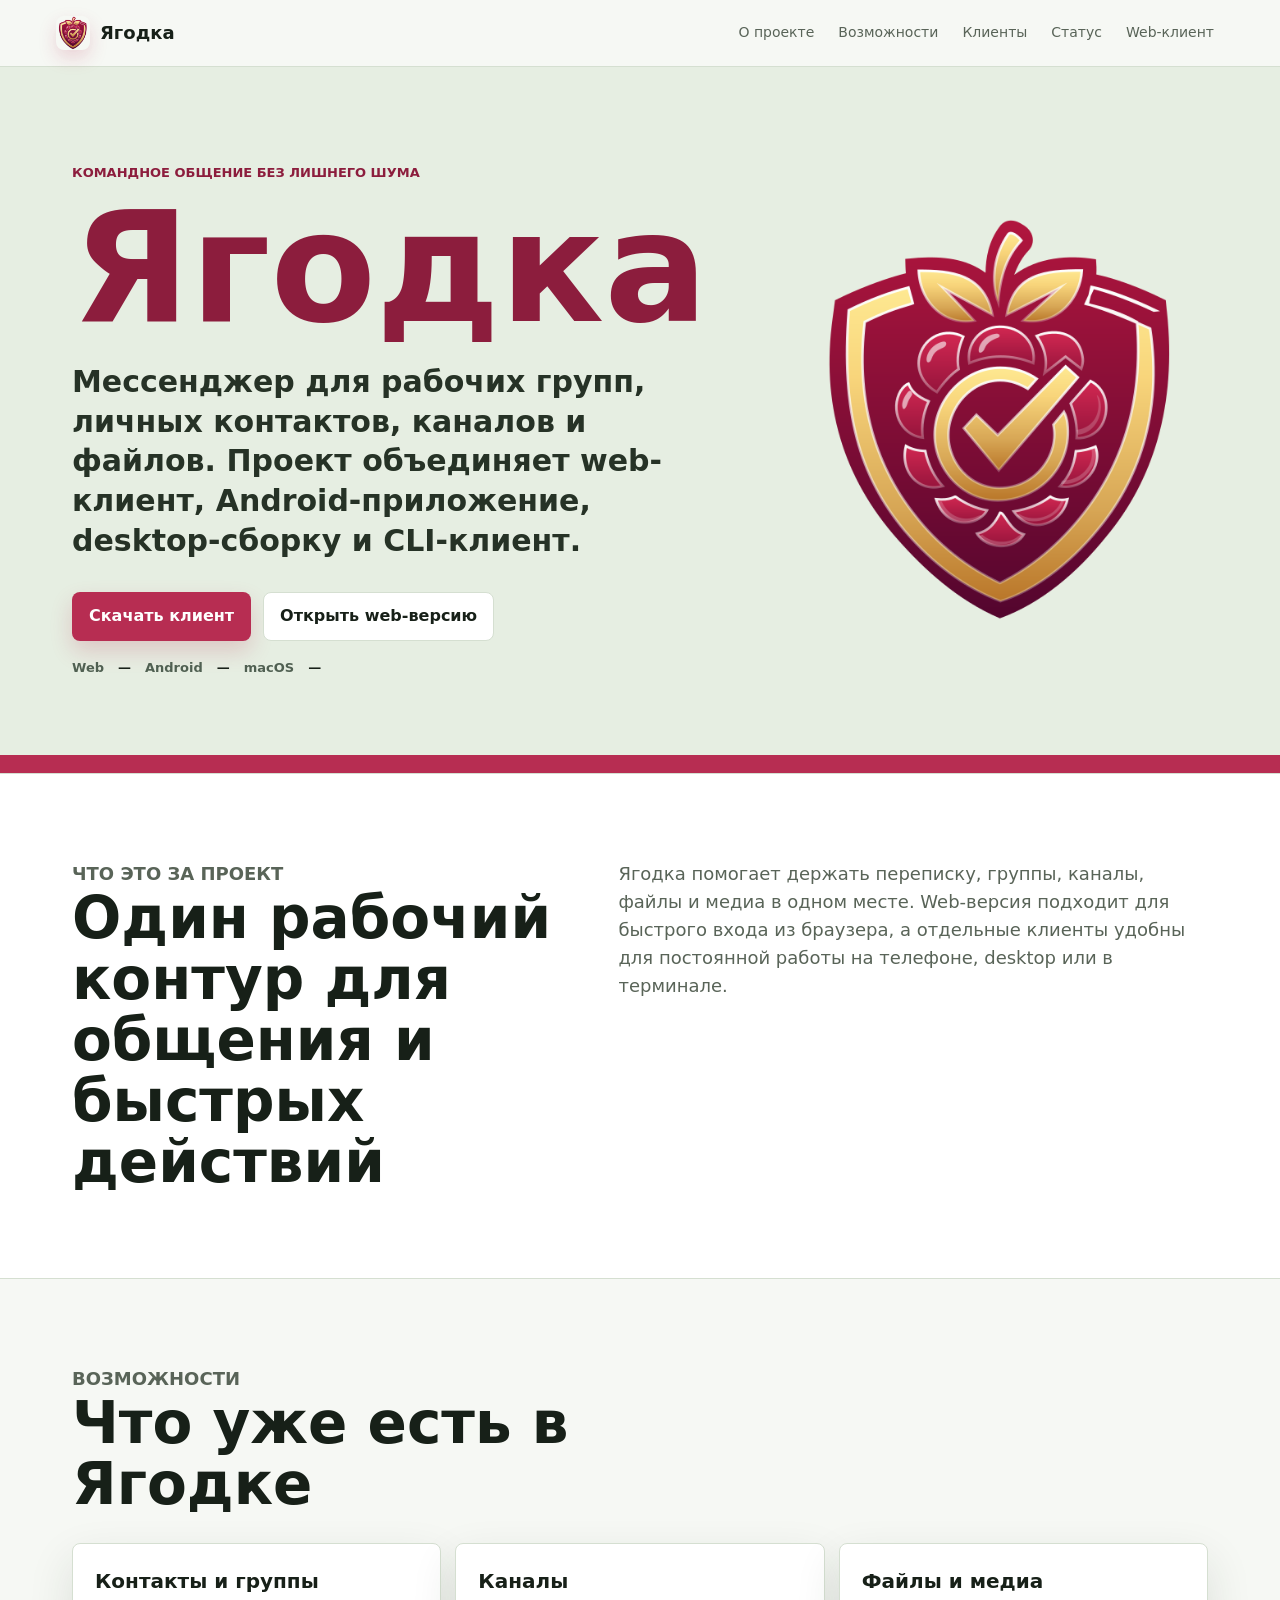
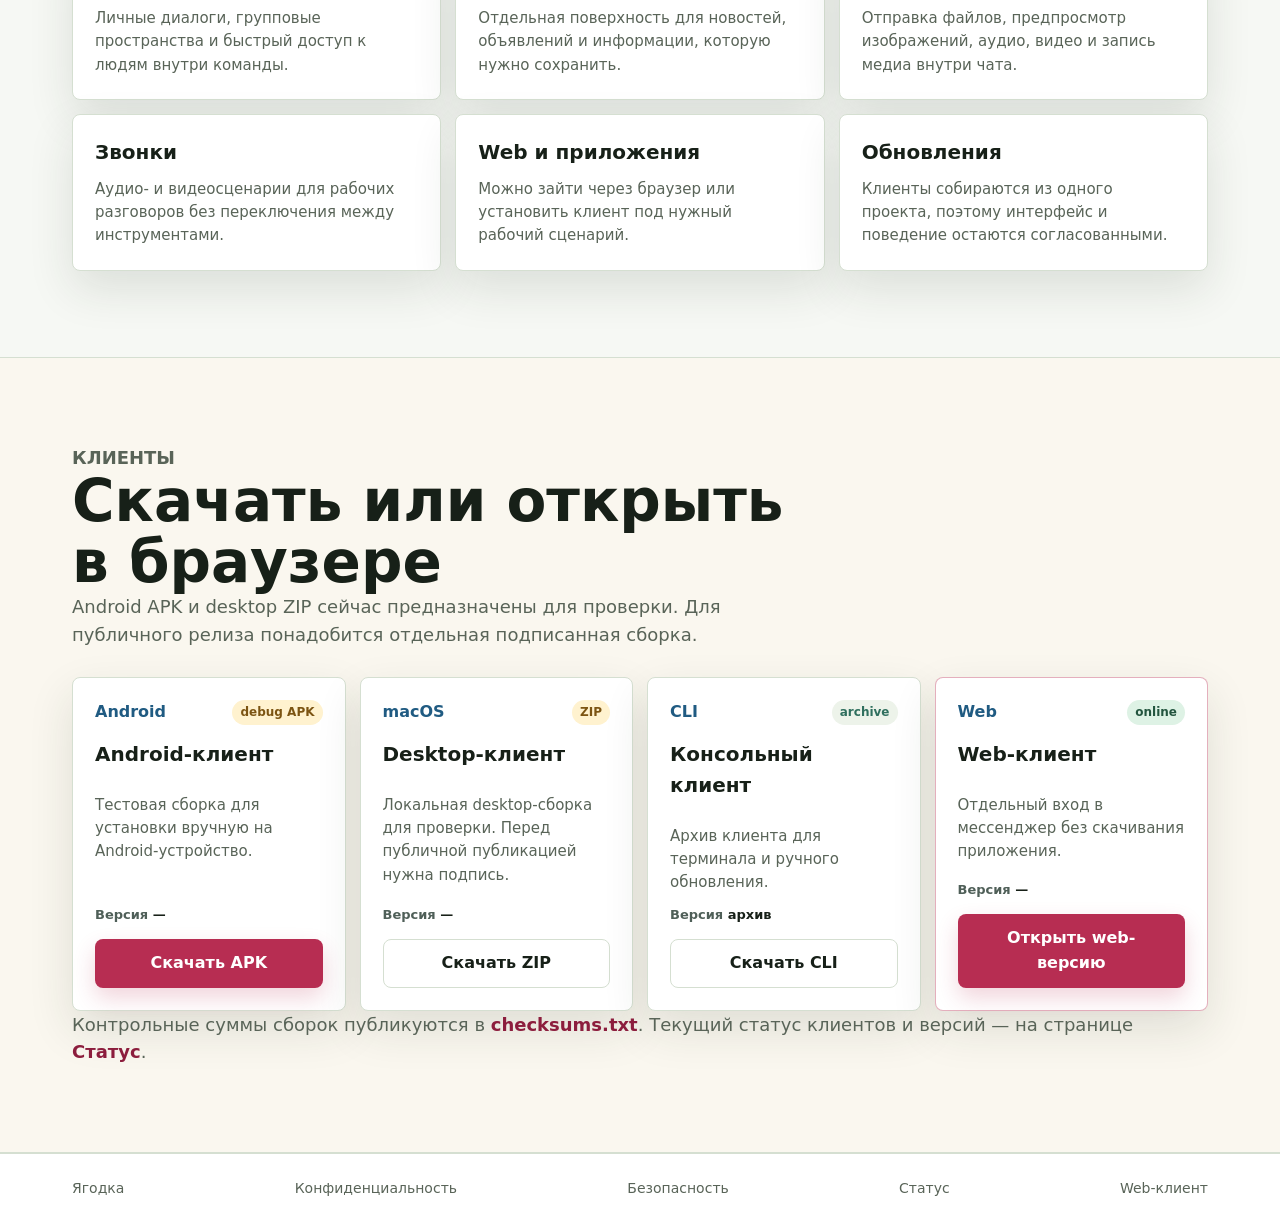
==== commit c557e590: "Show published client versions" ====
--- a/index.html
+++ b/index.html
@@ -47,6 +47,11 @@
           <a class="button button-primary" href="#downloads">Скачать клиент</a>
           <a class="button button-secondary" href="/web/">Открыть web-версию</a>
         </div>
+        <p class="release-strip" aria-label="Текущие версии">
+          Web <strong data-yagodka-web-version>—</strong>
+          Android <strong data-yagodka-android-version>—</strong>
+          macOS <strong data-yagodka-macos-version>—</strong>
+        </p>
       </div>
       <img class="hero-image" src="/web/icons/icon-512.png" alt="Логотип Ягодки" />
     </section>
@@ -114,6 +119,7 @@
           </div>
           <h3>Android-клиент</h3>
           <p>Тестовая сборка для установки вручную на Android-устройство.</p>
+          <p class="download-version">Версия <strong data-yagodka-android-version>—</strong></p>
           <a class="button button-primary" href="/downloads/android/yagodka-android-debug.apk" download>Скачать APK</a>
         </article>
 
@@ -124,6 +130,7 @@
           </div>
           <h3>Desktop-клиент</h3>
           <p>Локальная desktop-сборка для проверки. Перед публичной публикацией нужна подпись.</p>
+          <p class="download-version">Версия <strong data-yagodka-macos-version>—</strong></p>
           <a class="button button-secondary" href="/downloads/macos/yagodka-macos-x64.zip" download>Скачать ZIP</a>
         </article>
 
@@ -134,6 +141,7 @@
           </div>
           <h3>Консольный клиент</h3>
           <p>Архив клиента для терминала и ручного обновления.</p>
+          <p class="download-version">Версия <strong>архив</strong></p>
           <a class="button button-secondary" href="/downloads/cli/yagodka-cli-client.tar.gz" download>Скачать CLI</a>
         </article>
 
@@ -144,6 +152,7 @@
           </div>
           <h3>Web-клиент</h3>
           <p>Отдельный вход в мессенджер без скачивания приложения.</p>
+          <p class="download-version">Версия <strong data-yagodka-web-version>—</strong></p>
           <a class="button button-primary" href="/web/">Открыть web-версию</a>
         </article>
       </div>
--- a/assets/css/site.css
+++ b/assets/css/site.css
@@ -175,6 +175,23 @@
   margin-top: 32px;
 }
 
+.release-strip {
+  display: flex;
+  flex-wrap: wrap;
+  gap: 8px 14px;
+  max-width: 640px;
+  margin: 18px 0 0;
+  color: #506052;
+  font-size: 13px;
+  font-weight: 760;
+  line-height: 1.4;
+}
+
+.release-strip strong {
+  color: var(--ink);
+  font-weight: 860;
+}
+
 .hero-image {
   display: none;
 }
@@ -295,6 +312,19 @@
   flex: 1;
 }
 
+.download-card .download-version {
+  flex: none;
+  margin-top: -4px;
+  color: #4f5f58;
+  font-size: 13px;
+  font-weight: 760;
+}
+
+.download-version strong {
+  color: var(--ink);
+  font-weight: 860;
+}
+
 .download-meta {
   display: flex;
   align-items: center;
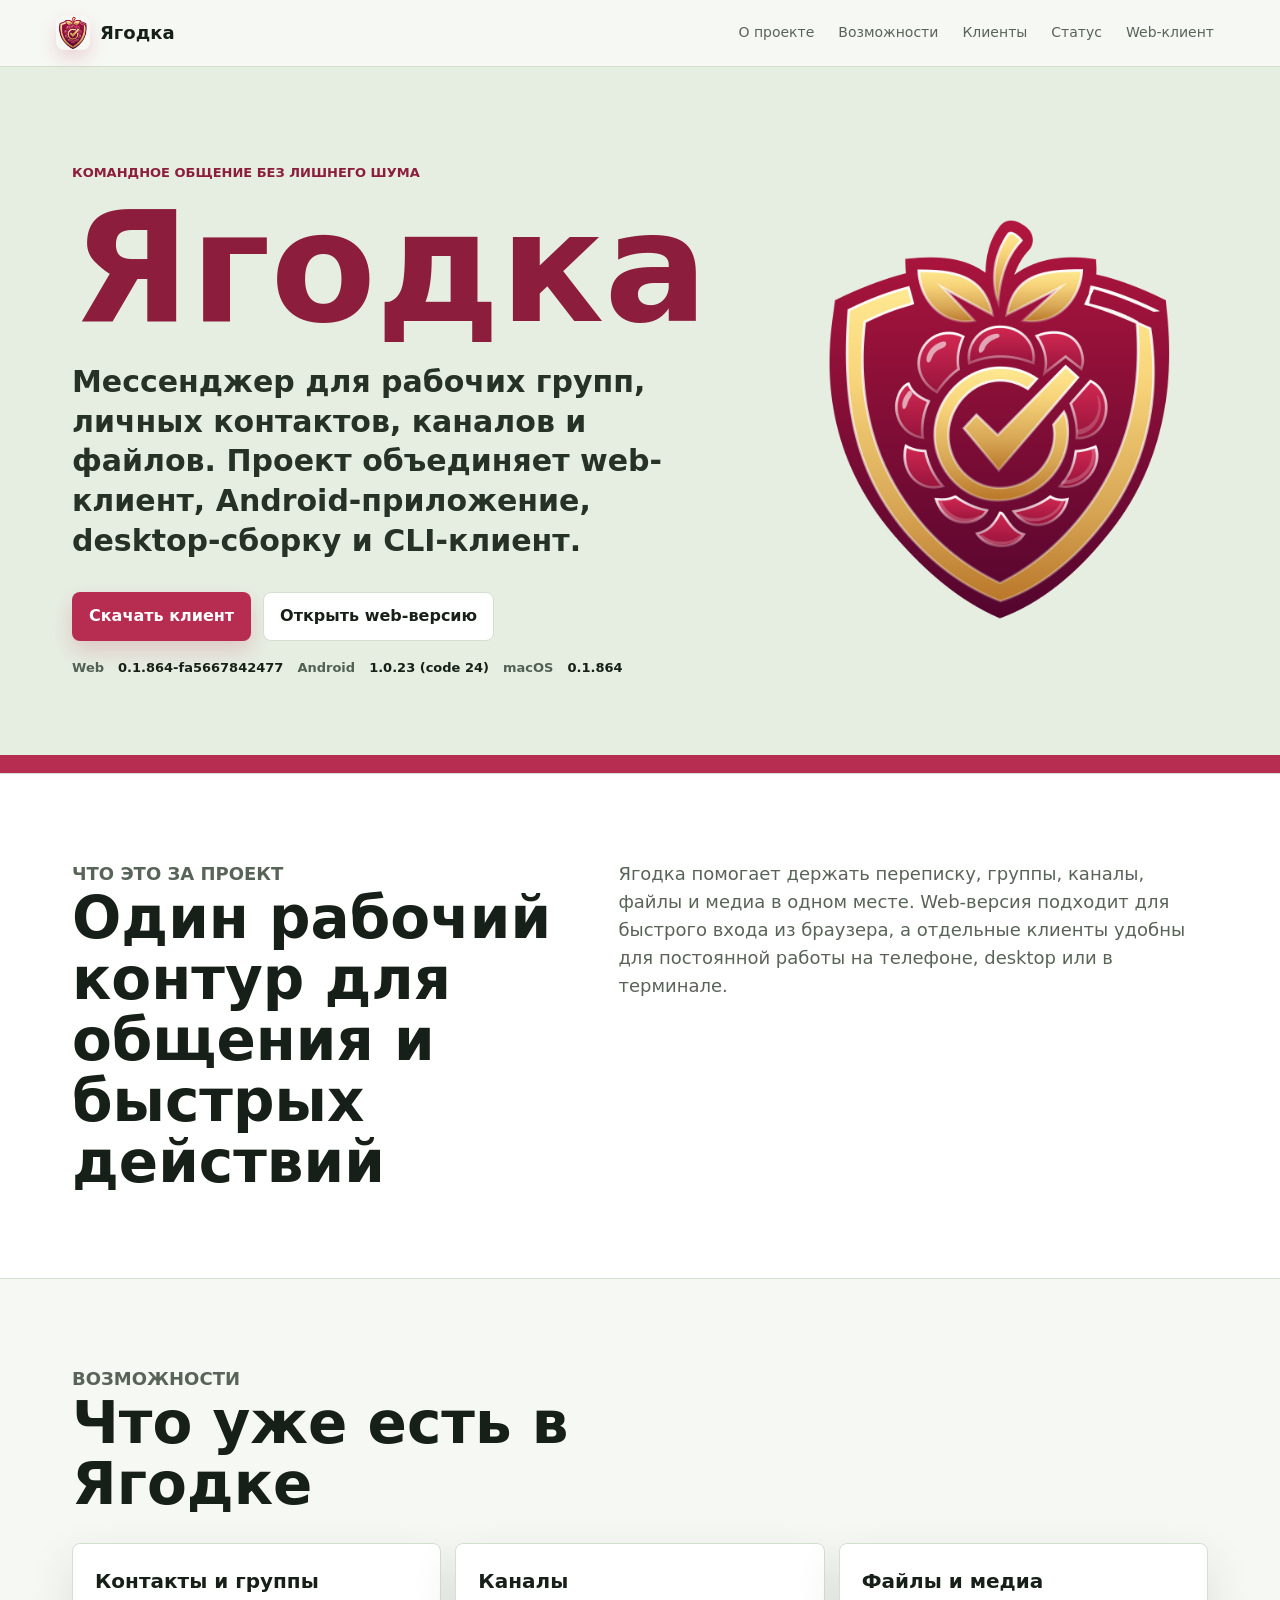
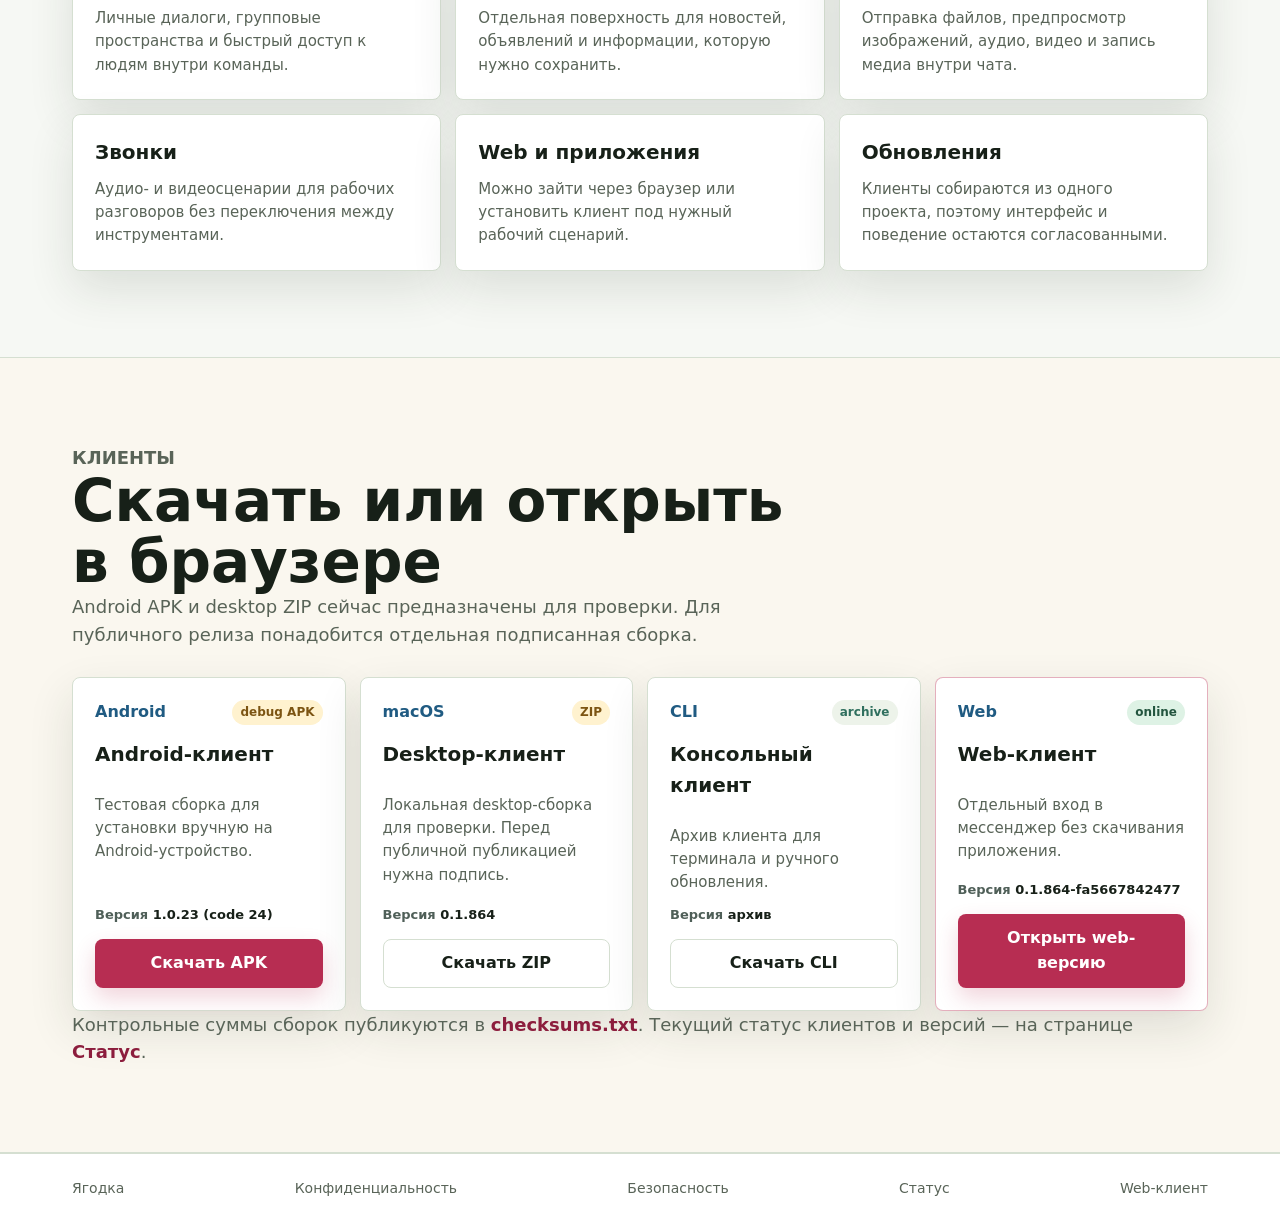
==== commit 06cc936b: "Update site web assets 0.1.864" ====
--- a/index.html
+++ b/index.html
@@ -48,9 +48,9 @@
           <a class="button button-secondary" href="/web/">Открыть web-версию</a>
         </div>
         <p class="release-strip" aria-label="Текущие версии">
-          Web <strong data-yagodka-web-version>—</strong>
-          Android <strong data-yagodka-android-version>—</strong>
-          macOS <strong data-yagodka-macos-version>—</strong>
+          Web <strong data-yagodka-web-version>0.1.864-fa5667842477</strong>
+          Android <strong data-yagodka-android-version>1.0.23 (code 24)</strong>
+          macOS <strong data-yagodka-macos-version>0.1.864</strong>
         </p>
       </div>
       <img class="hero-image" src="/web/icons/icon-512.png" alt="Логотип Ягодки" />
@@ -119,7 +119,7 @@
           </div>
           <h3>Android-клиент</h3>
           <p>Тестовая сборка для установки вручную на Android-устройство.</p>
-          <p class="download-version">Версия <strong data-yagodka-android-version>—</strong></p>
+          <p class="download-version">Версия <strong data-yagodka-android-version>1.0.23 (code 24)</strong></p>
           <a class="button button-primary" href="/downloads/android/yagodka-android-debug.apk" download>Скачать APK</a>
         </article>
 
@@ -130,7 +130,7 @@
           </div>
           <h3>Desktop-клиент</h3>
           <p>Локальная desktop-сборка для проверки. Перед публичной публикацией нужна подпись.</p>
-          <p class="download-version">Версия <strong data-yagodka-macos-version>—</strong></p>
+          <p class="download-version">Версия <strong data-yagodka-macos-version>0.1.864</strong></p>
           <a class="button button-secondary" href="/downloads/macos/yagodka-macos-x64.zip" download>Скачать ZIP</a>
         </article>
 
@@ -152,7 +152,7 @@
           </div>
           <h3>Web-клиент</h3>
           <p>Отдельный вход в мессенджер без скачивания приложения.</p>
-          <p class="download-version">Версия <strong data-yagodka-web-version>—</strong></p>
+          <p class="download-version">Версия <strong data-yagodka-web-version>0.1.864-fa5667842477</strong></p>
           <a class="button button-primary" href="/web/">Открыть web-версию</a>
         </article>
       </div>
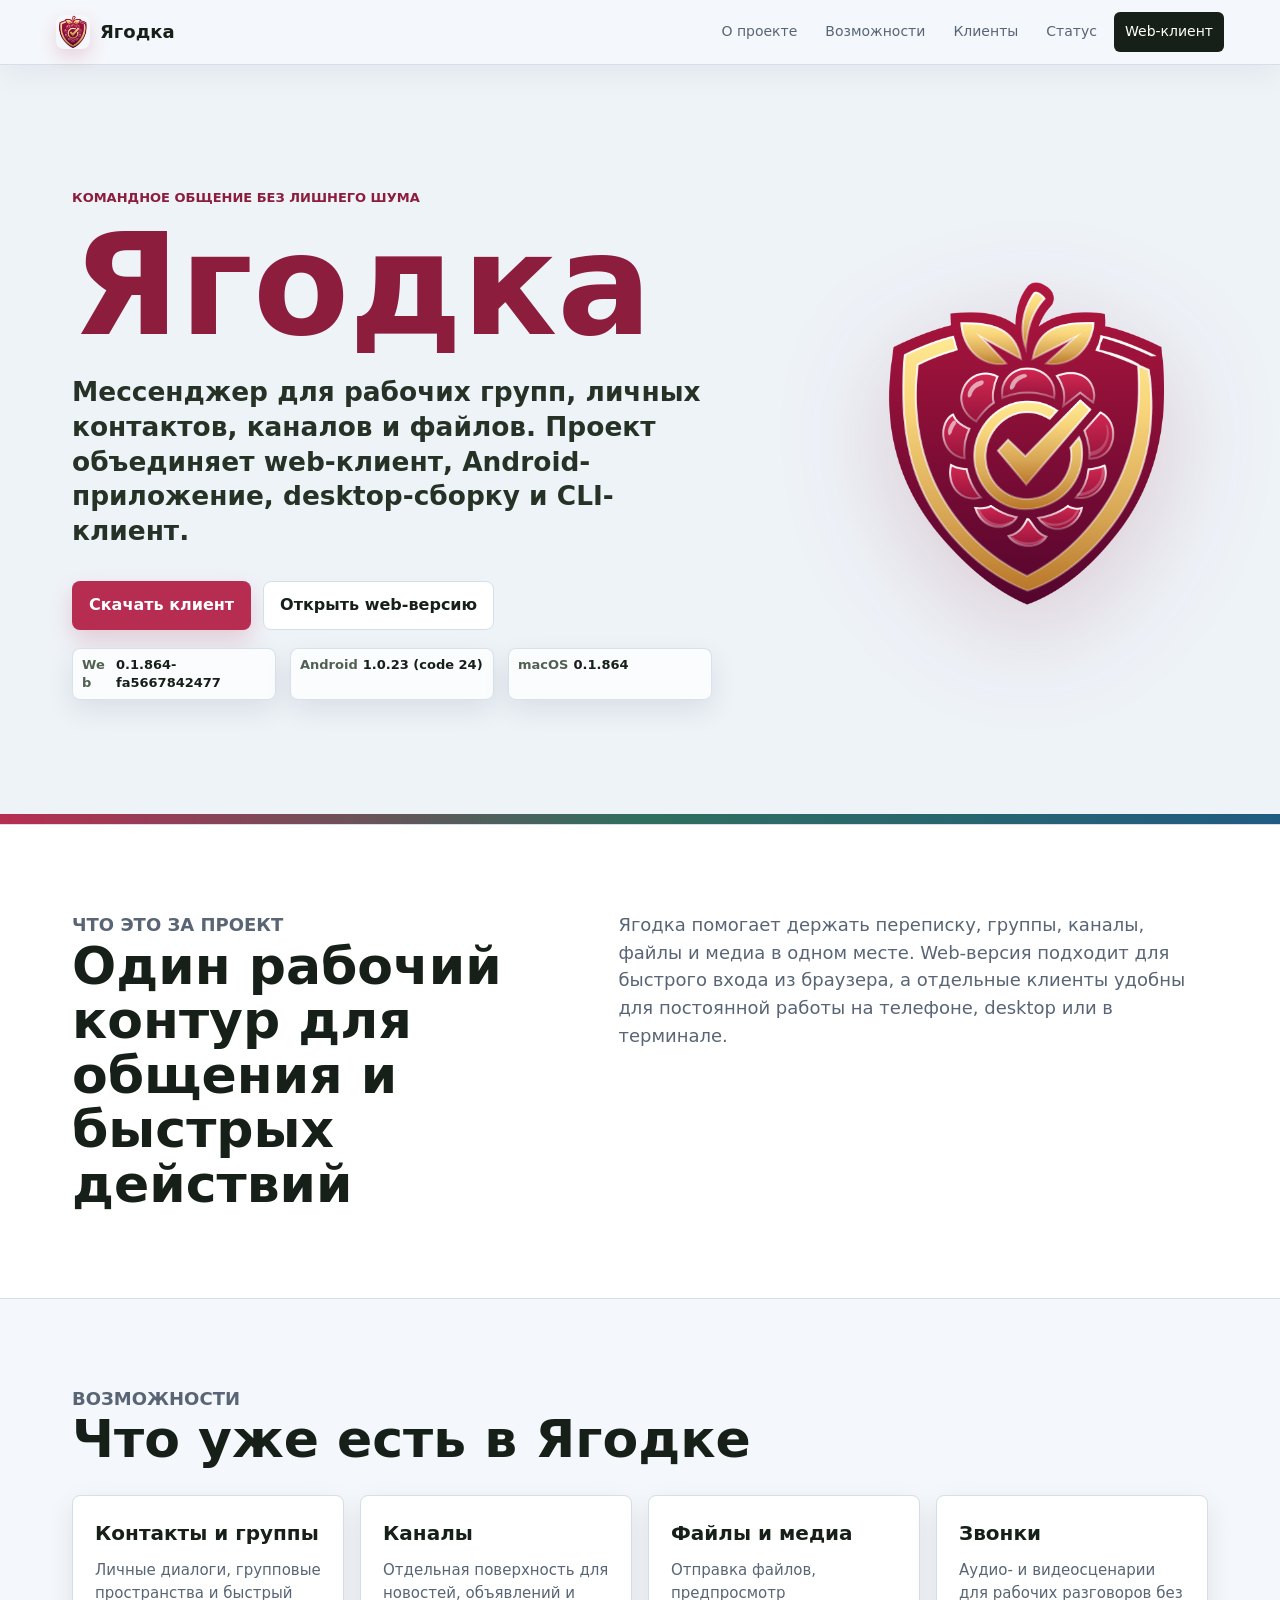
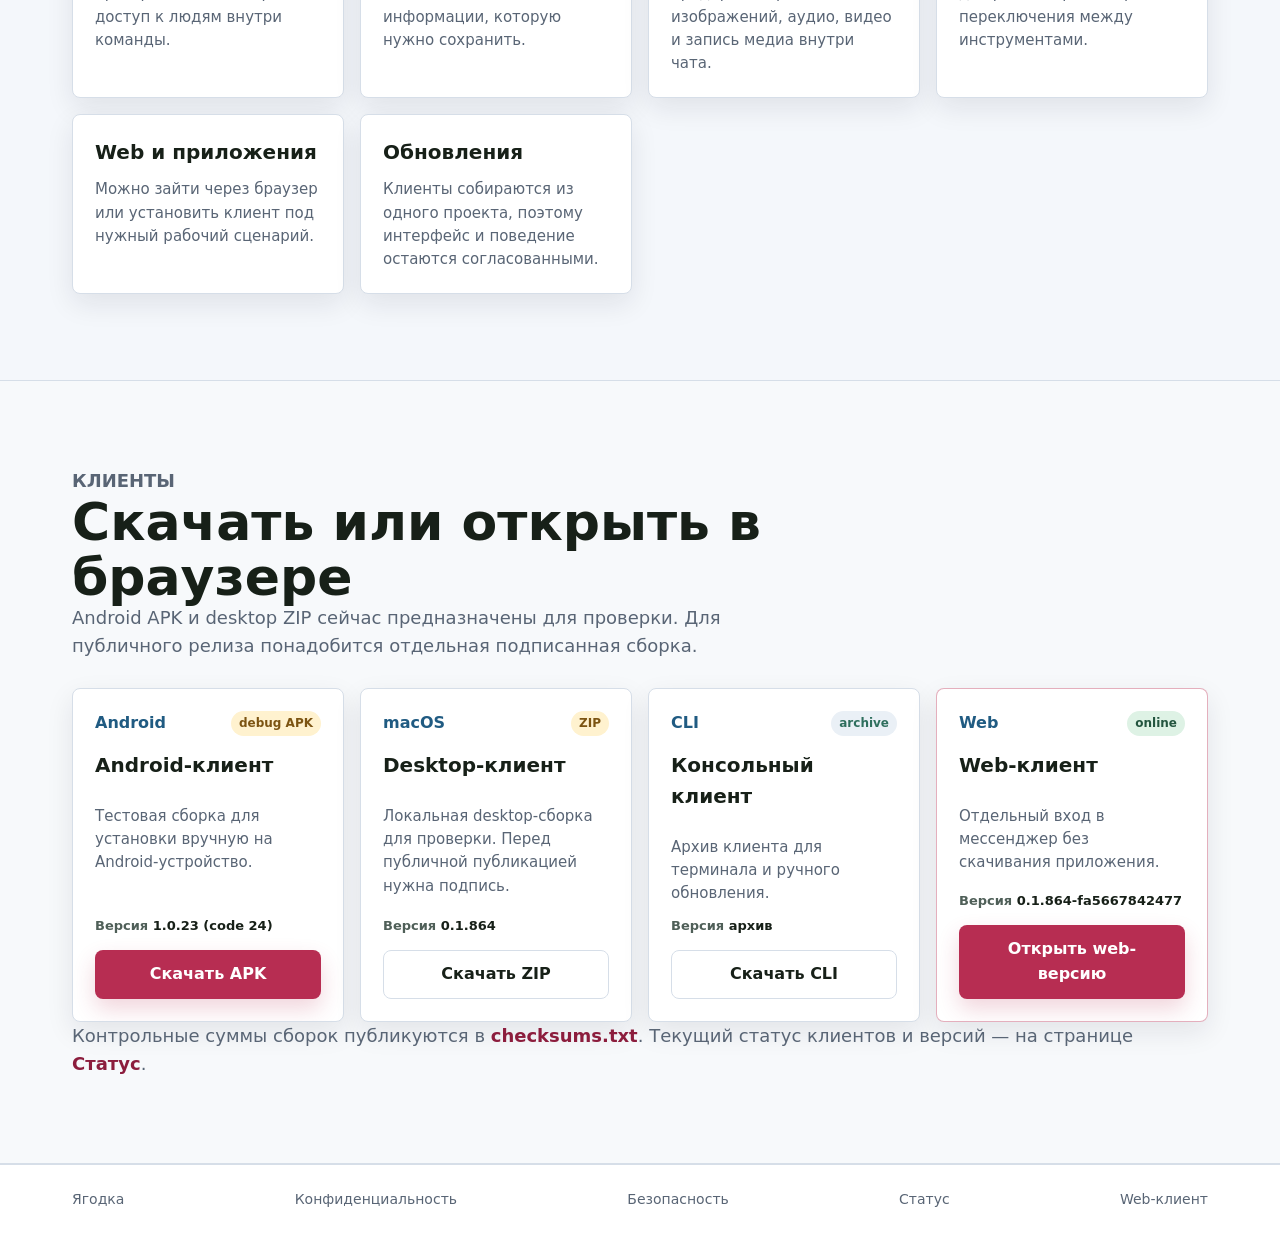
==== commit e7ec7c36: "Improve mobile public site layout" ====
--- a/index.html
+++ b/index.html
@@ -2,7 +2,7 @@
 <html lang="ru">
 <head>
   <meta charset="UTF-8" />
-  <meta name="viewport" content="width=device-width, initial-scale=1" />
+  <meta name="viewport" content="width=device-width, initial-scale=1, viewport-fit=cover" />
   <title>Ягодка — мессенджер для команды</title>
   <meta name="description" content="Ягодка — командный мессенджер с контактами, группами, каналами, файлами, медиа и web-клиентом. Скачать Android, macOS и CLI клиенты." />
 
@@ -30,7 +30,7 @@
       <a href="#features">Возможности</a>
       <a href="#downloads">Клиенты</a>
       <a href="/pages/status.html">Статус</a>
-      <a href="/web/">Web-клиент</a>
+      <a class="nav-cta" href="/web/">Web-клиент</a>
     </nav>
   </header>
 
@@ -48,9 +48,9 @@
           <a class="button button-secondary" href="/web/">Открыть web-версию</a>
         </div>
         <p class="release-strip" aria-label="Текущие версии">
-          Web <strong data-yagodka-web-version>0.1.864-fa5667842477</strong>
-          Android <strong data-yagodka-android-version>1.0.23 (code 24)</strong>
-          macOS <strong data-yagodka-macos-version>0.1.864</strong>
+          <span>Web <strong data-yagodka-web-version>0.1.864-fa5667842477</strong></span>
+          <span>Android <strong data-yagodka-android-version>1.0.23 (code 24)</strong></span>
+          <span>macOS <strong data-yagodka-macos-version>0.1.864</strong></span>
         </p>
       </div>
       <img class="hero-image" src="/web/icons/icon-512.png" alt="Логотип Ягодки" />
--- a/assets/css/site.css
+++ b/assets/css/site.css
@@ -1,16 +1,18 @@
 :root {
-  --page: #f6f8f4;
+  --page: #f4f7fb;
   --surface: #ffffff;
-  --surface-soft: #edf3ea;
+  --surface-soft: #eaf0f6;
+  --surface-strong: #111827;
   --ink: #172018;
-  --muted: #596458;
-  --line: #d5dfd1;
+  --muted: #596575;
+  --line: #d6dee8;
   --berry: #b72d52;
   --berry-dark: #8c1d3d;
   --green: #2f6f5e;
   --blue: #205b82;
   --amber: #c58b1d;
-  --shadow: 0 18px 46px rgba(34, 47, 35, 0.12);
+  --shadow: 0 18px 46px rgba(17, 24, 39, 0.12);
+  --shadow-soft: 0 10px 28px rgba(17, 24, 39, 0.09);
 }
 
 *,
@@ -36,6 +38,22 @@
 a {
   color: inherit;
   text-decoration: none;
+}
+
+img,
+svg {
+  max-width: 100%;
+}
+
+p,
+h1,
+h2,
+h3,
+li,
+span,
+strong,
+a {
+  overflow-wrap: anywhere;
 }
 
 .skip {
@@ -62,10 +80,11 @@
   align-items: center;
   justify-content: space-between;
   gap: 22px;
-  padding: 14px clamp(18px, 5vw, 56px);
-  background: rgba(246, 248, 244, 0.94);
+  padding: calc(12px + env(safe-area-inset-top, 0px)) clamp(18px, 5vw, 56px) 12px;
+  background: rgba(244, 247, 251, 0.92);
   border-bottom: 1px solid var(--line);
-  backdrop-filter: blur(14px);
+  box-shadow: 0 10px 30px rgba(17, 24, 39, 0.05);
+  backdrop-filter: blur(18px) saturate(1.08);
 }
 
 .brand {
@@ -91,15 +110,17 @@
   display: flex;
   align-items: center;
   justify-content: flex-end;
-  gap: 4px;
+  gap: 6px;
   flex-wrap: wrap;
   color: var(--muted);
   font-size: 14px;
 }
 
 .site-nav a {
-  padding: 8px 10px;
+  min-height: 38px;
+  padding: 9px 11px;
   border-radius: 6px;
+  white-space: nowrap;
 }
 
 .site-nav a:hover,
@@ -109,22 +130,31 @@
   outline: none;
 }
 
+.site-nav .nav-cta {
+  color: #fff;
+  background: var(--ink);
+}
+
+.site-nav .nav-cta:hover,
+.site-nav .nav-cta:focus-visible {
+  color: #fff;
+  background: var(--berry-dark);
+}
+
 main {
   width: 100%;
 }
 
 .hero {
   position: relative;
-  min-height: min(680px, calc(100vh - 64px));
-  display: grid;
-  align-items: center;
-  padding: clamp(42px, 9vw, 96px) clamp(20px, 6vw, 72px);
+  min-height: clamp(560px, calc(100svh - 64px), 760px);
+  display: grid;
+  grid-template-columns: minmax(0, 1fr) minmax(220px, 360px);
+  align-items: center;
+  gap: clamp(28px, 7vw, 96px);
+  padding: clamp(52px, 9vw, 96px) clamp(20px, 6vw, 72px);
   overflow: hidden;
-  background-color: #e6eee2;
-  background-image: url("/web/icons/icon-512.png");
-  background-repeat: no-repeat;
-  background-position: right 8% center;
-  background-size: min(38vw, 420px);
+  background: #eef3f8;
   border-bottom: 1px solid var(--line);
 }
 
@@ -132,8 +162,8 @@
   content: "";
   position: absolute;
   inset: auto 0 0 0;
-  height: 18px;
-  background: var(--berry);
+  height: 10px;
+  background: linear-gradient(90deg, var(--berry), var(--green), var(--blue));
 }
 
 .hero-content {
@@ -149,12 +179,13 @@
   font-size: 13px;
   font-weight: 800;
   text-transform: uppercase;
+  letter-spacing: 0;
 }
 
 .hero h1 {
   margin: 0;
   color: var(--berry-dark);
-  font-size: clamp(64px, 12vw, 156px);
+  font-size: 8.75rem;
   line-height: 0.92;
   font-weight: 900;
 }
@@ -163,7 +194,7 @@
   max-width: 640px;
   margin: 24px 0 0;
   color: #263226;
-  font-size: clamp(20px, 3vw, 30px);
+  font-size: 1.65rem;
   line-height: 1.32;
   font-weight: 620;
 }
@@ -176,8 +207,8 @@
 }
 
 .release-strip {
-  display: flex;
-  flex-wrap: wrap;
+  display: grid;
+  grid-template-columns: repeat(auto-fit, minmax(160px, 1fr));
   gap: 8px 14px;
   max-width: 640px;
   margin: 18px 0 0;
@@ -187,13 +218,31 @@
   line-height: 1.4;
 }
 
+.release-strip span {
+  min-width: 0;
+  display: inline-flex;
+  align-items: baseline;
+  gap: 5px;
+  padding: 7px 9px;
+  border: 1px solid rgba(32, 91, 130, 0.16);
+  border-radius: 8px;
+  background: rgba(255, 255, 255, 0.76);
+  box-shadow: var(--shadow-soft);
+}
+
 .release-strip strong {
   color: var(--ink);
   font-weight: 860;
 }
 
 .hero-image {
-  display: none;
+  position: relative;
+  z-index: 1;
+  display: block;
+  width: min(100%, 340px);
+  justify-self: center;
+  border-radius: 8px;
+  filter: drop-shadow(0 28px 54px rgba(140, 29, 61, 0.2));
 }
 
 .button {
@@ -207,6 +256,7 @@
   font-weight: 780;
   text-align: center;
   white-space: normal;
+  overflow-wrap: anywhere;
 }
 
 .button-primary {
@@ -251,7 +301,7 @@
 
 h2 {
   margin: 0;
-  font-size: clamp(30px, 5vw, 58px);
+  font-size: 3.25rem;
   line-height: 1.05;
 }
 
@@ -269,8 +319,8 @@
 .feature-grid,
 .download-grid {
   display: grid;
-  grid-template-columns: repeat(3, minmax(0, 1fr));
-  gap: 14px;
+  grid-template-columns: repeat(auto-fit, minmax(240px, 1fr));
+  gap: 16px;
 }
 
 .feature-card,
@@ -280,7 +330,8 @@
   background: var(--surface);
   border: 1px solid var(--line);
   border-radius: 8px;
-  box-shadow: var(--shadow);
+  box-shadow: var(--shadow-soft);
+  overflow: hidden;
 }
 
 .feature-card h3,
@@ -295,11 +346,11 @@
 }
 
 .downloads-section {
-  background: #faf7ef;
+  background: #f7f9fb;
 }
 
 .download-grid {
-  grid-template-columns: repeat(4, minmax(0, 1fr));
+  grid-template-columns: repeat(auto-fit, minmax(230px, 1fr));
 }
 
 .download-card {
@@ -320,6 +371,11 @@
   font-weight: 760;
 }
 
+.download-card .button {
+  width: 100%;
+  margin-top: auto;
+}
+
 .download-version strong {
   color: var(--ink);
   font-weight: 860;
@@ -330,6 +386,7 @@
   align-items: center;
   justify-content: space-between;
   gap: 10px;
+  min-width: 0;
 }
 
 .platform {
@@ -476,7 +533,7 @@
 .doc h1 {
   margin: 0;
   color: var(--berry-dark);
-  font-size: clamp(38px, 7vw, 80px);
+  font-size: 4.5rem;
   line-height: 0.98;
 }
 
@@ -543,6 +600,250 @@
 
 .kbd-item span {
   min-width: 0;
+}
+
+.layout-main {
+  display: grid;
+  grid-template-columns: minmax(0, 0.92fr) minmax(320px, 1.08fr);
+  gap: clamp(26px, 5vw, 70px);
+  align-items: center;
+  padding: clamp(28px, 6vw, 72px) 0 clamp(46px, 8vw, 96px);
+}
+
+.headline,
+.hero-visual {
+  min-width: 0;
+}
+
+.hero-title {
+  margin: 0;
+  color: var(--berry-dark);
+  font-size: 5rem;
+  line-height: 0.98;
+  font-weight: 900;
+  max-width: 100%;
+  overflow-wrap: anywhere;
+  word-break: break-word;
+}
+
+.hero-title span,
+.hero-lead span,
+.app-msg-text span {
+  color: var(--green);
+}
+
+.hero-title span {
+  overflow-wrap: anywhere;
+  word-break: break-word;
+}
+
+.hero-note {
+  margin: 16px 0 0;
+  max-width: 640px;
+  color: var(--muted);
+  font-size: 16px;
+}
+
+.eyebrow-dot {
+  display: inline-block;
+  width: 8px;
+  height: 8px;
+  margin-right: 8px;
+  border-radius: 999px;
+  background: var(--berry);
+  box-shadow: 0 0 0 5px rgba(183, 45, 82, 0.12);
+  vertical-align: 1px;
+}
+
+.feature-list {
+  display: grid;
+  grid-template-columns: repeat(2, minmax(0, 1fr));
+  gap: 12px;
+  margin-top: 24px;
+}
+
+.feature {
+  min-width: 0;
+  padding: 15px;
+  border: 1px solid var(--line);
+  border-radius: 8px;
+  background: rgba(255, 255, 255, 0.82);
+  box-shadow: var(--shadow-soft);
+}
+
+.feature-title {
+  color: var(--ink);
+  font-size: 15px;
+  font-weight: 840;
+}
+
+.feature-text {
+  margin-top: 6px;
+  color: var(--muted);
+  font-size: 14px;
+  line-height: 1.45;
+}
+
+.app-card {
+  display: grid;
+  grid-template-columns: minmax(150px, 0.75fr) minmax(0, 1.25fr);
+  min-width: 0;
+  overflow: hidden;
+  border: 1px solid rgba(17, 24, 39, 0.1);
+  border-radius: 8px;
+  background: #101820;
+  box-shadow: 0 28px 70px rgba(17, 24, 39, 0.24);
+}
+
+.app-sidebar,
+.app-chat {
+  min-width: 0;
+}
+
+.app-sidebar {
+  display: grid;
+  gap: 10px;
+  align-content: start;
+  padding: 16px;
+  background: #15212b;
+  color: #d9e6ec;
+}
+
+.app-section-title,
+.app-chat-subtitle,
+.chat-preview,
+.app-msg-foot {
+  color: rgba(232, 240, 245, 0.66);
+  font-size: 12px;
+}
+
+.app-section-title {
+  font-weight: 820;
+  text-transform: uppercase;
+}
+
+.chat-item {
+  min-width: 0;
+  padding: 12px;
+  border: 1px solid rgba(255, 255, 255, 0.06);
+  border-radius: 8px;
+  background: rgba(255, 255, 255, 0.04);
+}
+
+.chat-item-active {
+  background: rgba(183, 45, 82, 0.24);
+  border-color: rgba(183, 45, 82, 0.36);
+}
+
+.chat-name,
+.app-msg-foot,
+.app-chat-header,
+.app-input-inner {
+  display: flex;
+  align-items: center;
+  justify-content: space-between;
+  gap: 10px;
+  min-width: 0;
+}
+
+.chat-name {
+  color: #fff;
+  font-weight: 820;
+}
+
+.chat-name span:first-child,
+.app-input-text,
+.app-chat-meta {
+  min-width: 0;
+}
+
+.chat-preview {
+  margin-top: 5px;
+}
+
+.app-chat {
+  display: grid;
+  grid-template-rows: auto 1fr auto;
+  min-height: 470px;
+  background: #0d141c;
+  color: #eef5f8;
+}
+
+.app-chat-header,
+.app-input {
+  padding: 16px;
+  border-color: rgba(255, 255, 255, 0.08);
+}
+
+.app-chat-header {
+  border-bottom: 1px solid rgba(255, 255, 255, 0.08);
+}
+
+.app-chat-title {
+  font-weight: 860;
+}
+
+.app-chat-actions {
+  display: flex;
+  flex: 0 0 auto;
+  gap: 10px;
+  color: rgba(238, 245, 248, 0.76);
+}
+
+.app-messages {
+  display: grid;
+  align-content: start;
+  gap: 12px;
+  padding: 16px;
+}
+
+.app-msg {
+  width: min(100%, 420px);
+  padding: 13px 14px;
+  border: 1px solid rgba(255, 255, 255, 0.08);
+  border-radius: 8px;
+  background: #182533;
+  box-shadow: 0 10px 24px rgba(0, 0, 0, 0.18);
+}
+
+.app-msg-accent {
+  justify-self: end;
+  background: #245347;
+}
+
+.app-msg-title {
+  margin-bottom: 5px;
+  color: rgba(238, 245, 248, 0.78);
+  font-size: 12px;
+  font-weight: 820;
+}
+
+.app-msg-text {
+  color: #fff;
+  font-size: 14px;
+  line-height: 1.45;
+}
+
+.app-msg-foot {
+  margin-top: 9px;
+}
+
+.app-input {
+  border-top: 1px solid rgba(255, 255, 255, 0.08);
+}
+
+.app-input-inner {
+  min-height: 44px;
+  padding: 0 12px;
+  border: 1px solid rgba(255, 255, 255, 0.08);
+  border-radius: 8px;
+  background: rgba(255, 255, 255, 0.06);
+  color: rgba(238, 245, 248, 0.76);
+}
+
+.app-input-icon,
+.app-input-send {
+  flex: 0 0 auto;
 }
 
 .site-footer {
@@ -564,8 +865,8 @@
 
 @media (max-width: 980px) {
   .site-header {
-    align-items: flex-start;
-    flex-direction: column;
+    align-items: center;
+    gap: 12px;
   }
 
   .layout-header {
@@ -574,12 +875,25 @@
   }
 
   .site-nav {
-    justify-content: flex-start;
+    justify-content: flex-end;
   }
 
   .hero {
-    background-position: right -60px bottom 24px;
-    background-size: 260px;
+    grid-template-columns: minmax(0, 1fr) minmax(170px, 240px);
+    min-height: auto;
+  }
+
+  .hero h1 {
+    font-size: 6rem;
+  }
+
+  h2 {
+    font-size: 2.6rem;
+  }
+
+  .doc h1,
+  .hero-title {
+    font-size: 3.8rem;
   }
 
   .section-split,
@@ -587,44 +901,82 @@
   .download-grid {
     grid-template-columns: 1fr;
   }
+
+  .download-grid {
+    grid-template-columns: repeat(2, minmax(0, 1fr));
+  }
+
+  .layout-main {
+    grid-template-columns: 1fr;
+    align-items: start;
+  }
+
+  .app-card {
+    max-width: 720px;
+  }
 }
 
 @media (max-width: 620px) {
   .site-header {
-    padding: 12px 16px;
+    align-items: stretch;
+    flex-direction: column;
+    padding: calc(10px + env(safe-area-inset-top, 0px)) 14px 10px;
   }
 
   .site-nav {
     width: 100%;
     display: grid;
-    grid-template-columns: repeat(2, minmax(0, 1fr));
+    grid-template-columns: repeat(3, minmax(0, 1fr));
+    gap: 8px;
   }
 
   .site-nav a {
-    padding: 9px 8px;
+    min-width: 0;
+    padding: 8px 10px;
     background: var(--surface);
     border: 1px solid var(--line);
     text-align: center;
+    white-space: normal;
+  }
+
+  .site-nav .nav-cta {
+    color: #fff;
+    background: var(--ink);
+    border-color: var(--ink);
   }
 
   .hero {
-    min-height: auto;
-    padding: 42px 18px 92px;
-    background-position: right -64px bottom 20px;
-    background-size: 210px;
+    grid-template-columns: 1fr;
+    padding: 40px 18px 64px;
   }
 
   .hero h1 {
-    font-size: clamp(56px, 22vw, 92px);
+    font-size: 4rem;
   }
 
   .hero-lead {
-    font-size: 20px;
+    font-size: 1.125rem;
   }
 
   .hero-actions,
   .download-card .button {
     width: 100%;
+  }
+
+  .release-strip {
+    grid-template-columns: 1fr;
+    max-width: none;
+  }
+
+  .release-strip span {
+    align-items: flex-start;
+    justify-content: space-between;
+  }
+
+  .hero-image {
+    width: 116px;
+    justify-self: start;
+    border-radius: 8px;
   }
 
   .nav,
@@ -634,11 +986,33 @@
     width: 100%;
   }
 
+  .layout-header .nav,
+  .layout-header .nav-actions {
+    display: grid;
+    grid-template-columns: repeat(2, minmax(0, 1fr));
+  }
+
   .nav-pill,
   .btn {
     width: 100%;
   }
 
+  .download-grid,
+  .feature-list {
+    grid-template-columns: 1fr;
+  }
+
+  .download-card,
+  .feature-card,
+  .doc-card {
+    padding: 18px;
+  }
+
+  .download-meta {
+    align-items: flex-start;
+    flex-direction: column;
+  }
+
   .kbd-grid {
     grid-template-columns: 1fr;
   }
@@ -646,4 +1020,68 @@
   .section {
     padding: 42px 18px;
   }
-}
+
+  .layout-main {
+    padding: 28px 0 56px;
+  }
+
+  .hero-title {
+    font-size: 2.5rem;
+  }
+
+  .hero-title br {
+    display: none;
+  }
+
+  .app-card {
+    grid-template-columns: 1fr;
+  }
+
+  .app-sidebar {
+    display: none;
+  }
+
+  .app-chat {
+    min-height: 420px;
+  }
+
+  .app-chat-header,
+  .app-input,
+  .app-messages {
+    padding: 13px;
+  }
+
+  .app-msg,
+  .app-msg-accent {
+    width: min(100%, 330px);
+    justify-self: start;
+  }
+
+  .app-msg-accent {
+    justify-self: end;
+  }
+
+  .app-msg-foot {
+    align-items: flex-start;
+    flex-direction: column;
+    gap: 3px;
+  }
+
+  .site-footer {
+    justify-content: flex-start;
+  }
+}
+
+@media (max-width: 360px) {
+  .site-nav {
+    grid-template-columns: repeat(2, minmax(0, 1fr));
+  }
+
+  .hero h1 {
+    font-size: 3.5rem;
+  }
+
+  .hero-title {
+    font-size: 2.25rem;
+  }
+}
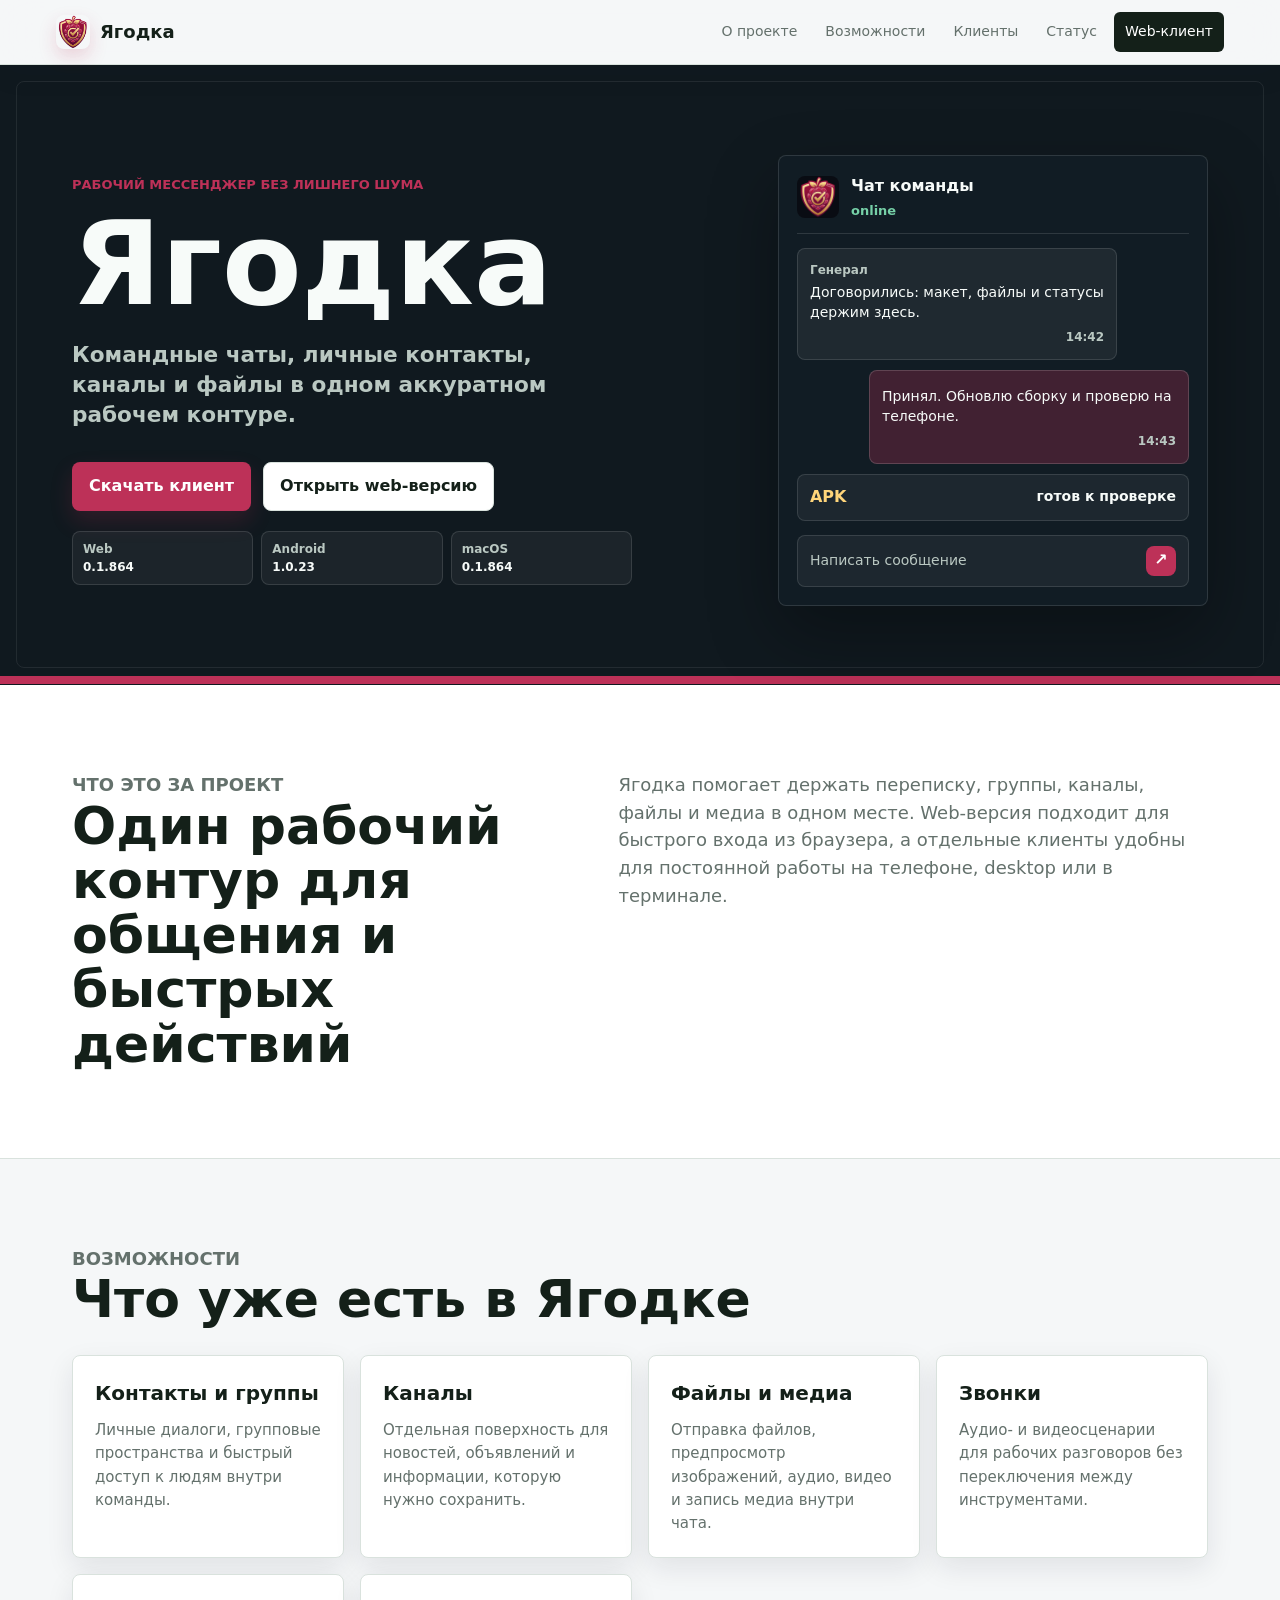
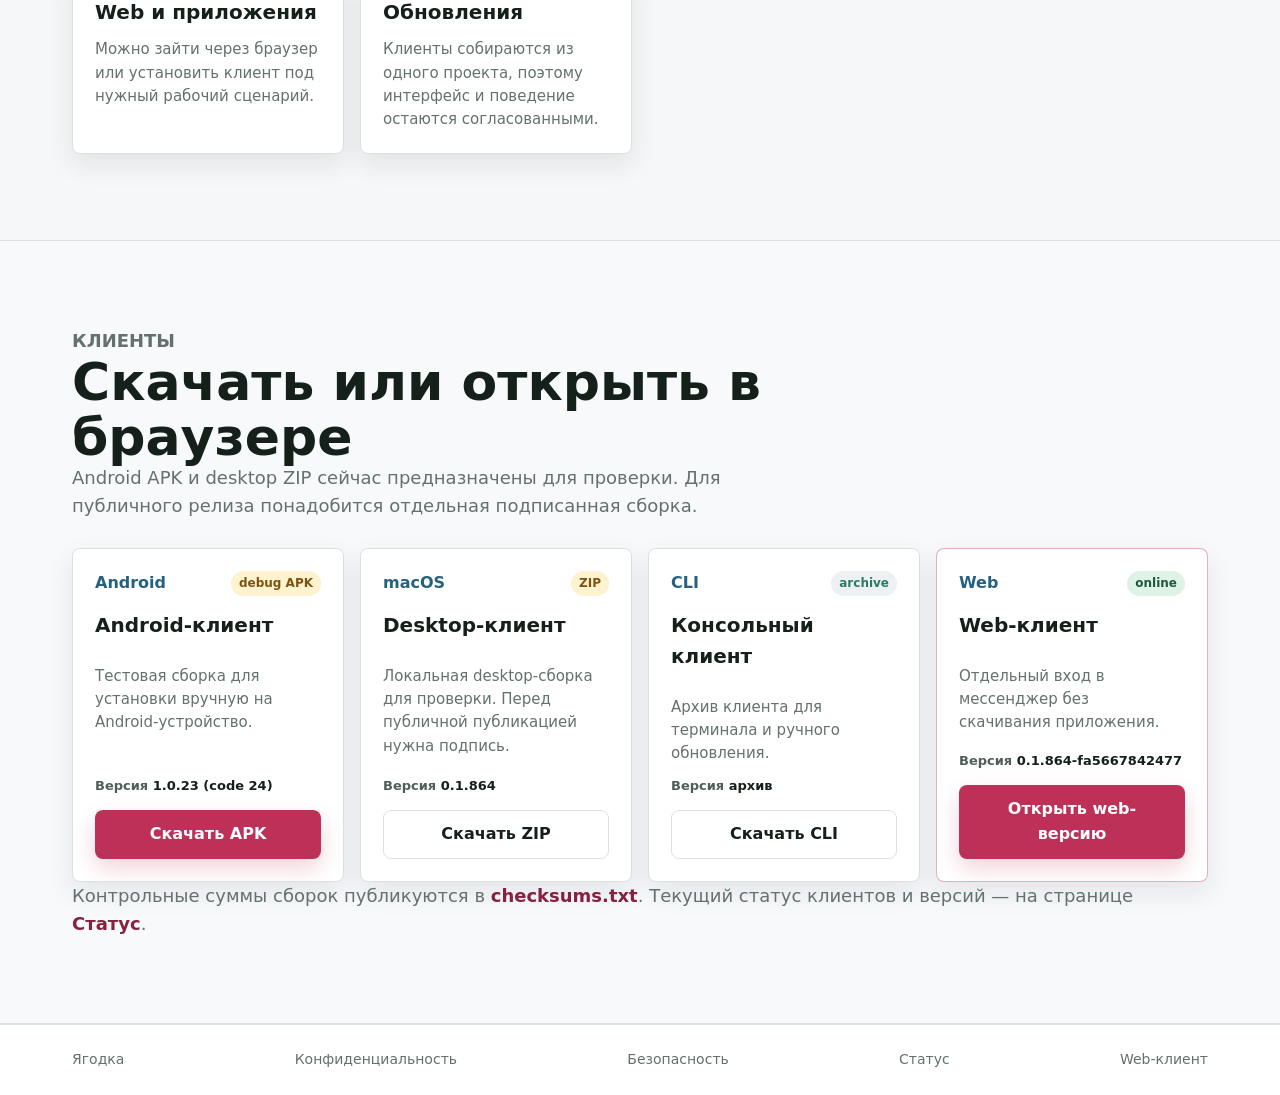
==== commit 4028ac5a: "Redesign mobile public site hero" ====
--- a/index.html
+++ b/index.html
@@ -32,28 +32,71 @@
       <a href="/pages/status.html">Статус</a>
       <a class="nav-cta" href="/web/">Web-клиент</a>
     </nav>
+    <div class="header-actions" aria-label="Быстрые действия">
+      <a class="header-web" href="/web/">Web</a>
+      <details class="mobile-menu">
+        <summary aria-label="Открыть меню">
+          <span></span>
+          <span></span>
+          <span></span>
+        </summary>
+        <nav class="mobile-menu-panel" aria-label="Мобильное меню">
+          <a href="#about">О проекте</a>
+          <a href="#features">Возможности</a>
+          <a href="#downloads">Клиенты</a>
+          <a href="/pages/status.html">Статус</a>
+          <a href="/web/">Web-клиент</a>
+        </nav>
+      </details>
+    </div>
   </header>
 
   <main id="content">
     <section class="hero" aria-labelledby="hero-title">
       <div class="hero-content">
-        <p class="eyebrow">командное общение без лишнего шума</p>
+        <p class="eyebrow">рабочий мессенджер без лишнего шума</p>
         <h1 id="hero-title">Ягодка</h1>
         <p class="hero-lead">
-          Мессенджер для рабочих групп, личных контактов, каналов и файлов.
-          Проект объединяет web-клиент, Android-приложение, desktop-сборку и CLI-клиент.
+          Командные чаты, личные контакты, каналы и файлы в одном аккуратном рабочем контуре.
         </p>
         <div class="hero-actions" aria-label="Главные действия">
           <a class="button button-primary" href="#downloads">Скачать клиент</a>
           <a class="button button-secondary" href="/web/">Открыть web-версию</a>
         </div>
         <p class="release-strip" aria-label="Текущие версии">
-          <span>Web <strong data-yagodka-web-version>0.1.864-fa5667842477</strong></span>
-          <span>Android <strong data-yagodka-android-version>1.0.23 (code 24)</strong></span>
-          <span>macOS <strong data-yagodka-macos-version>0.1.864</strong></span>
+          <span>Web <strong data-yagodka-web-version-short>0.1.864</strong></span>
+          <span>Android <strong data-yagodka-android-version-short>1.0.23</strong></span>
+          <span>macOS <strong data-yagodka-macos-version-short>0.1.864</strong></span>
         </p>
       </div>
-      <img class="hero-image" src="/web/icons/icon-512.png" alt="Логотип Ягодки" />
+      <div class="hero-device" aria-label="Пример интерфейса Ягодки">
+        <div class="hero-device-top">
+          <img src="/web/icons/icon-app-192.png" alt="" />
+          <div>
+            <strong>Чат команды</strong>
+            <span>online</span>
+          </div>
+        </div>
+        <div class="hero-device-feed">
+          <div class="hero-msg hero-msg-in">
+            <span class="hero-msg-name">Генерал</span>
+            <p>Договорились: макет, файлы и статусы держим здесь.</p>
+            <span class="hero-msg-time">14:42</span>
+          </div>
+          <div class="hero-msg hero-msg-out">
+            <p>Принял. Обновлю сборку и проверю на телефоне.</p>
+            <span class="hero-msg-time">14:43</span>
+          </div>
+          <div class="hero-file-row">
+            <span>APK</span>
+            <strong>готов к проверке</strong>
+          </div>
+        </div>
+        <div class="hero-device-input">
+          <span>Написать сообщение</span>
+          <b>↗</b>
+        </div>
+      </div>
     </section>
 
     <section id="about" class="section section-split" aria-labelledby="about-title">
--- a/assets/css/site.css
+++ b/assets/css/site.css
@@ -1,16 +1,21 @@
 :root {
-  --page: #f4f7fb;
+  --page: #f5f7f8;
   --surface: #ffffff;
-  --surface-soft: #eaf0f6;
-  --surface-strong: #111827;
-  --ink: #172018;
-  --muted: #596575;
-  --line: #d6dee8;
-  --berry: #b72d52;
-  --berry-dark: #8c1d3d;
-  --green: #2f6f5e;
-  --blue: #205b82;
-  --amber: #c58b1d;
+  --surface-soft: #edf1f3;
+  --surface-strong: #0e151b;
+  --ink: #142019;
+  --muted: #64716c;
+  --line: #d9e2dd;
+  --berry: #bd3158;
+  --berry-dark: #86213e;
+  --green: #2d7a66;
+  --blue: #256181;
+  --amber: #c28b24;
+  --hero-bg: #10191f;
+  --hero-panel: #15222b;
+  --hero-line: rgba(255, 255, 255, 0.12);
+  --hero-text: #f7fbf9;
+  --hero-muted: #bac8c2;
   --shadow: 0 18px 46px rgba(17, 24, 39, 0.12);
   --shadow-soft: 0 10px 28px rgba(17, 24, 39, 0.09);
 }
@@ -81,7 +86,7 @@
   justify-content: space-between;
   gap: 22px;
   padding: calc(12px + env(safe-area-inset-top, 0px)) clamp(18px, 5vw, 56px) 12px;
-  background: rgba(244, 247, 251, 0.92);
+  background: rgba(245, 247, 248, 0.9);
   border-bottom: 1px solid var(--line);
   box-shadow: 0 10px 30px rgba(17, 24, 39, 0.05);
   backdrop-filter: blur(18px) saturate(1.08);
@@ -141,29 +146,121 @@
   background: var(--berry-dark);
 }
 
+.header-actions {
+  display: none;
+  align-items: center;
+  gap: 8px;
+}
+
+.header-web,
+.mobile-menu summary {
+  display: inline-flex;
+  align-items: center;
+  justify-content: center;
+  min-height: 38px;
+  border: 1px solid rgba(17, 24, 39, 0.12);
+  border-radius: 8px;
+  background: rgba(255, 255, 255, 0.8);
+  color: var(--ink);
+  font: inherit;
+  font-size: 14px;
+  font-weight: 820;
+}
+
+.header-web {
+  padding: 8px 12px;
+}
+
+.mobile-menu {
+  position: relative;
+}
+
+.mobile-menu summary {
+  width: 42px;
+  padding: 0;
+  cursor: pointer;
+  list-style: none;
+}
+
+.mobile-menu summary::-webkit-details-marker {
+  display: none;
+}
+
+.mobile-menu summary span {
+  display: block;
+  width: 17px;
+  height: 2px;
+  border-radius: 2px;
+  background: var(--ink);
+}
+
+.mobile-menu summary {
+  flex-direction: column;
+  gap: 4px;
+}
+
+.mobile-menu-panel {
+  position: absolute;
+  top: calc(100% + 8px);
+  right: 0;
+  width: min(232px, calc(100vw - 28px));
+  display: grid;
+  gap: 2px;
+  padding: 8px;
+  border: 1px solid rgba(17, 24, 39, 0.12);
+  border-radius: 8px;
+  background: rgba(255, 255, 255, 0.98);
+  box-shadow: var(--shadow);
+  backdrop-filter: blur(18px) saturate(1.08);
+}
+
+.mobile-menu-panel a {
+  min-height: 38px;
+  padding: 8px 10px;
+  border-radius: 8px;
+  color: var(--ink);
+  font-size: 15px;
+  font-weight: 760;
+}
+
+.mobile-menu-panel a:hover,
+.mobile-menu-panel a:focus-visible {
+  background: var(--surface-soft);
+  outline: none;
+}
+
 main {
   width: 100%;
 }
 
 .hero {
   position: relative;
-  min-height: clamp(560px, calc(100svh - 64px), 760px);
-  display: grid;
-  grid-template-columns: minmax(0, 1fr) minmax(220px, 360px);
-  align-items: center;
-  gap: clamp(28px, 7vw, 96px);
-  padding: clamp(52px, 9vw, 96px) clamp(20px, 6vw, 72px);
+  min-height: 620px;
+  display: grid;
+  grid-template-columns: minmax(0, 0.96fr) minmax(300px, 0.84fr);
+  align-items: center;
+  gap: clamp(28px, 6vw, 80px);
+  padding: 76px clamp(20px, 6vw, 72px) 64px;
   overflow: hidden;
-  background: #eef3f8;
-  border-bottom: 1px solid var(--line);
+  background: var(--hero-bg);
+  border-bottom: 1px solid rgba(17, 24, 39, 0.18);
+}
+
+.hero::before {
+  content: "";
+  position: absolute;
+  inset: 16px;
+  border: 1px solid rgba(255, 255, 255, 0.08);
+  border-radius: 8px;
+  pointer-events: none;
 }
 
 .hero::after {
   content: "";
   position: absolute;
   inset: auto 0 0 0;
-  height: 10px;
-  background: linear-gradient(90deg, var(--berry), var(--green), var(--blue));
+  height: 8px;
+  background: var(--berry);
 }
 
 .hero-content {
@@ -175,7 +272,7 @@
 .eyebrow,
 .section-kicker {
   margin: 0 0 14px;
-  color: var(--berry-dark);
+  color: var(--berry);
   font-size: 13px;
   font-weight: 800;
   text-transform: uppercase;
@@ -184,18 +281,18 @@
 
 .hero h1 {
   margin: 0;
-  color: var(--berry-dark);
-  font-size: 8.75rem;
-  line-height: 0.92;
+  color: var(--hero-text);
+  font-size: 7.25rem;
+  line-height: 0.94;
   font-weight: 900;
 }
 
 .hero-lead {
-  max-width: 640px;
-  margin: 24px 0 0;
-  color: #263226;
-  font-size: 1.65rem;
-  line-height: 1.32;
+  max-width: 560px;
+  margin: 22px 0 0;
+  color: var(--hero-muted);
+  font-size: 1.35rem;
+  line-height: 1.38;
   font-weight: 620;
 }
 
@@ -208,41 +305,161 @@
 
 .release-strip {
   display: grid;
-  grid-template-columns: repeat(auto-fit, minmax(160px, 1fr));
-  gap: 8px 14px;
-  max-width: 640px;
-  margin: 18px 0 0;
-  color: #506052;
+  grid-template-columns: repeat(3, minmax(0, 1fr));
+  gap: 8px;
+  max-width: 560px;
+  margin: 20px 0 0;
+  color: var(--hero-muted);
+  font-size: 12px;
+  font-weight: 760;
+  line-height: 1.35;
+}
+
+.release-strip span {
+  min-width: 0;
+  display: grid;
+  gap: 2px;
+  padding: 9px 10px;
+  border: 1px solid var(--hero-line);
+  border-radius: 8px;
+  background: rgba(255, 255, 255, 0.05);
+}
+
+.release-strip strong {
+  color: var(--hero-text);
+  font-weight: 860;
+}
+
+.hero-device {
+  position: relative;
+  z-index: 1;
+  display: grid;
+  gap: 14px;
+  width: min(100%, 430px);
+  justify-self: end;
+  padding: 18px;
+  border: 1px solid var(--hero-line);
+  border-radius: 8px;
+  background: #111c24;
+  box-shadow: 0 28px 70px rgba(0, 0, 0, 0.32);
+}
+
+.hero-device-top,
+.hero-device-input,
+.hero-file-row {
+  display: flex;
+  align-items: center;
+  justify-content: space-between;
+  gap: 12px;
+  min-width: 0;
+}
+
+.hero-device-top {
+  padding-bottom: 12px;
+  border-bottom: 1px solid var(--hero-line);
+}
+
+.hero-device-top img {
+  flex: 0 0 auto;
+  width: 42px;
+  height: 42px;
+  border-radius: 8px;
+}
+
+.hero-device-top div {
+  flex: 1;
+  min-width: 0;
+  display: grid;
+  gap: 2px;
+}
+
+.hero-device-top strong {
+  color: var(--hero-text);
+  font-size: 16px;
+}
+
+.hero-device-top span {
+  color: #76d0a7;
   font-size: 13px;
   font-weight: 760;
+}
+
+.hero-device-feed {
+  display: grid;
+  gap: 10px;
+}
+
+.hero-msg {
+  min-width: 0;
+  width: min(88%, 320px);
+  padding: 12px;
+  border: 1px solid var(--hero-line);
+  border-radius: 8px;
+  color: var(--hero-text);
+  background: rgba(255, 255, 255, 0.06);
+}
+
+.hero-msg-out {
+  justify-self: end;
+  background: rgba(189, 49, 88, 0.28);
+  border-color: rgba(255, 255, 255, 0.16);
+}
+
+.hero-msg-name,
+.hero-msg-time {
+  display: block;
+  color: var(--hero-muted);
+  font-size: 12px;
+  font-weight: 760;
+}
+
+.hero-msg p {
+  margin: 4px 0 0;
+  font-size: 14px;
   line-height: 1.4;
 }
 
-.release-strip span {
-  min-width: 0;
+.hero-msg-time {
+  margin-top: 6px;
+  text-align: right;
+}
+
+.hero-file-row,
+.hero-device-input {
+  min-height: 44px;
+  padding: 10px 12px;
+  border: 1px solid var(--hero-line);
+  border-radius: 8px;
+  background: rgba(255, 255, 255, 0.05);
+}
+
+.hero-file-row span {
+  color: #ffd57a;
+  font-weight: 860;
+}
+
+.hero-file-row strong {
+  min-width: 0;
+  color: var(--hero-text);
+  font-size: 14px;
+}
+
+.hero-device-input {
+  color: var(--hero-muted);
+  font-size: 14px;
+}
+
+.hero-device-input b {
   display: inline-flex;
-  align-items: baseline;
-  gap: 5px;
-  padding: 7px 9px;
-  border: 1px solid rgba(32, 91, 130, 0.16);
-  border-radius: 8px;
-  background: rgba(255, 255, 255, 0.76);
-  box-shadow: var(--shadow-soft);
-}
-
-.release-strip strong {
-  color: var(--ink);
-  font-weight: 860;
-}
-
-.hero-image {
-  position: relative;
-  z-index: 1;
-  display: block;
-  width: min(100%, 340px);
-  justify-self: center;
-  border-radius: 8px;
-  filter: drop-shadow(0 28px 54px rgba(140, 29, 61, 0.2));
+  align-items: center;
+  justify-content: center;
+  flex: 0 0 auto;
+  width: 30px;
+  height: 30px;
+  border-radius: 8px;
+  background: var(--berry);
+  color: #fff;
+  font-size: 16px;
 }
 
 .button {
@@ -879,12 +1096,12 @@
   }
 
   .hero {
-    grid-template-columns: minmax(0, 1fr) minmax(170px, 240px);
+    grid-template-columns: minmax(0, 1fr) minmax(270px, 360px);
     min-height: auto;
   }
 
   .hero h1 {
-    font-size: 6rem;
+    font-size: 5.8rem;
   }
 
   h2 {
@@ -918,44 +1135,58 @@
 
 @media (max-width: 620px) {
   .site-header {
-    align-items: stretch;
-    flex-direction: column;
-    padding: calc(10px + env(safe-area-inset-top, 0px)) 14px 10px;
+    align-items: center;
+    flex-direction: row;
+    padding: calc(8px + env(safe-area-inset-top, 0px)) 14px 8px;
   }
 
   .site-nav {
-    width: 100%;
-    display: grid;
-    grid-template-columns: repeat(3, minmax(0, 1fr));
-    gap: 8px;
-  }
-
-  .site-nav a {
+    display: none;
+  }
+
+  .brand {
     min-width: 0;
-    padding: 8px 10px;
-    background: var(--surface);
-    border: 1px solid var(--line);
-    text-align: center;
-    white-space: normal;
-  }
-
-  .site-nav .nav-cta {
-    color: #fff;
-    background: var(--ink);
-    border-color: var(--ink);
+  }
+
+  .brand-icon {
+    width: 36px;
+    height: 36px;
+  }
+
+  .brand-text {
+    font-size: 19px;
+  }
+
+  .header-actions {
+    display: inline-flex;
   }
 
   .hero {
     grid-template-columns: 1fr;
-    padding: 40px 18px 64px;
+    gap: 18px;
+    min-height: auto;
+    padding: 24px 16px 34px;
+  }
+
+  .hero::before {
+    inset: 10px;
+  }
+
+  .eyebrow {
+    margin-bottom: 10px;
+    color: #e86d8a;
+    font-size: 12px;
   }
 
   .hero h1 {
-    font-size: 4rem;
+    font-size: 3.75rem;
   }
 
   .hero-lead {
-    font-size: 1.125rem;
+    max-width: 350px;
+    margin-top: 14px;
+    font-size: 1.02rem;
+    line-height: 1.42;
   }
 
   .hero-actions,
@@ -963,20 +1194,51 @@
     width: 100%;
   }
 
+  .hero-actions {
+    gap: 10px;
+    margin-top: 20px;
+  }
+
+  .hero-actions .button {
+    min-height: 50px;
+    padding: 10px 14px;
+  }
+
   .release-strip {
-    grid-template-columns: 1fr;
+    grid-template-columns: repeat(3, minmax(0, 1fr));
     max-width: none;
+    margin-top: 14px;
   }
 
   .release-strip span {
-    align-items: flex-start;
-    justify-content: space-between;
-  }
-
-  .hero-image {
-    width: 116px;
-    justify-self: start;
-    border-radius: 8px;
+    padding: 8px 7px;
+    font-size: 10.5px;
+  }
+
+  .hero-device {
+    width: 100%;
+    justify-self: stretch;
+    padding: 12px;
+    gap: 10px;
+  }
+
+  .hero-msg {
+    width: min(92%, 330px);
+    padding: 10px;
+  }
+
+  .hero-msg p {
+    font-size: 13px;
+  }
+
+  .hero-device-top img {
+    width: 34px;
+    height: 34px;
+  }
+
+  .hero-file-row,
+  .hero-device-input {
+    display: none;
   }
 
   .nav,
@@ -1073,12 +1335,24 @@
 }
 
 @media (max-width: 360px) {
-  .site-nav {
-    grid-template-columns: repeat(2, minmax(0, 1fr));
+  .header-web {
+    padding-inline: 10px;
   }
 
   .hero h1 {
-    font-size: 3.5rem;
+    font-size: 3.35rem;
+  }
+
+  .hero-actions .button {
+    padding-inline: 12px;
+  }
+
+  .release-strip span {
+    padding-inline: 5px;
+  }
+
+  .hero-msg-out {
+    display: none;
   }
 
   .hero-title {
